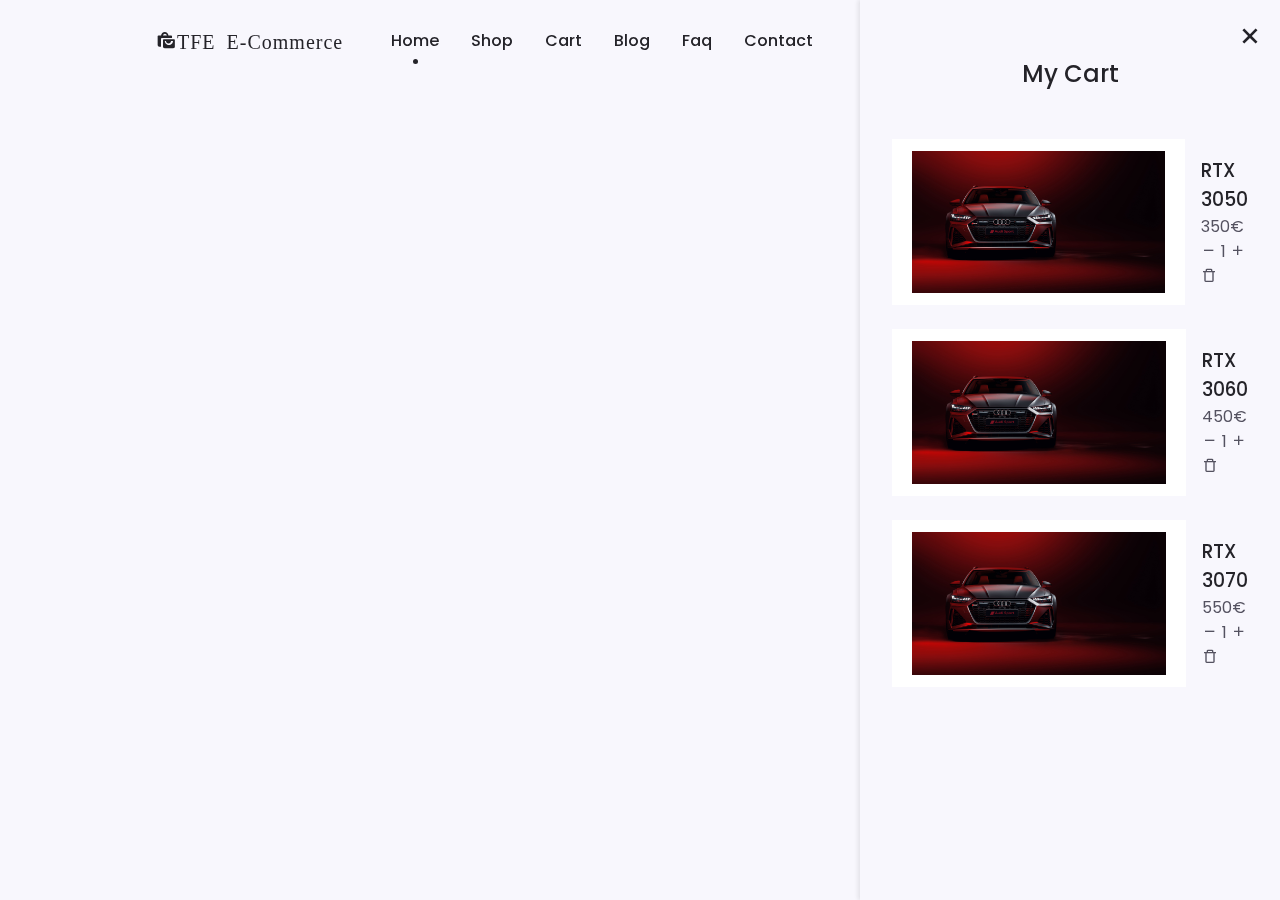
==== index.html @ 7cc0fd18 "init" ====
<!DOCTYPE html>
<html lang="en">

<head>
    <meta charset="UTF-8" />
    <meta http-equiv="X-UA-Compatible" content="IE=edge" />
    <meta name="viewport" content="width=device-width, initial-scale=1.0" />

     <!-- CSS -->
     <link rel="stylesheet" href="assets\css\style.css" />
     <link rel="stylesheet" href="assets\css\colors\color-1.css" />

    <!-- boxIcons -->
    <link href="https://unpkg.com/boxicons@2.1.2/css/boxicons.min.css" rel="stylesheet" />

    <!-- Swiper CSS -->
    <link
    rel="stylesheet"
    href="https://unpkg.com/swiper@8/swiper-bundle.min.css"
  />
  
  

   

    <title>TFE E-Commerce Arustamyan David</title>
</head>

<body>
    <!-- Header -->
    <header class="header" id="header">
        <nav class="nav container">
            <a href="index.html" class="nav__logo"><i class="bx bxs-shopping-bags nav__logo-icon">TFE E-Commerce</i></a
        >

        <div class="nav__menu" id="nav-menu">
          <ul class="nav__list">
            <li class="nav__item">
              <a href="index.html" class="nav__link active-link">Home</a>
            </li>

            <li class="nav__item">
                <a href="shop.html" class="nav__link">Shop</a>
            </li>

            <li class="nav__item">
                <a href="cart.html" class="nav__link">Cart</a>
            </li>

            <li class="nav__item">
                <a href="blog.html" class="nav__link">Blog</a>
            </li>

            <li class="nav__item">
                <a href="faq.html" class="nav__link">Faq</a>
            </li>

            <li class="nav__item">
                <a href="contact.html" class="nav__link">Contact</a>
            </li>
            </ul>
        </div>

            <div class="nav__btns">
                <div class="login__toggle" id="login-toggle">
                    <i class="bx bx-user"></i>
                </div>

                <div class="nav__shop" id="cart-shop">
                    <i class="bx bx-shopping-bag"></i>
                </div>

                <div class="nav__toggle" id="nav-toggle">
                    <i class="bx bx-grid-alt"></i>
                </div>
            </div>
        </nav>
    </header>

    <!-- Cart -->
    <div class="cart" id="cart">
        <i class="bx bx-x cart__close"></i>
        <h2 class="cart__title-center">My Cart</h2>

        <div class="cart__container">
            <article class="cart__card">
                <div class="cart__box">
                    <img src="assets\img\audi_rs6.jpg" alt="" class="cart__img">
                </div>

                <div class="cart__details">
                    <h3 class="cart__title">RTX 3050</h3>
                    <span class="cart__price">350€</span>

                    <div class="cart__amount">
                        <div class="cart__amount-content">
                            <span class="cart__amount-box">
                                <i class="bx bx-minus"></i>
                            </span>

                            <span class="cart__amount-number">1</span>

                            <span class="cart__amount-box">
                                <i class="bx bx-plus"></i>
                            </span>
                        </div>

                        <i class="bx bx-trash-alt cart__amount-trash"></i>
                    </div>
                </div>
            </article>

            <article class="cart__card">
                <div class="cart__box">
                    <img src="assets\img\audi_rs6.jpg" alt="" class="cart__img">
                </div>

                <div class="cart__details">
                    <h3 class="cart__title">RTX 3060</h3>
                    <span class="cart__price">450€</span>

                    <div class="cart__amount">
                        <div class="cart__amount-content">
                            <span class="cart__amount-box">
                                <i class="bx bx-minus"></i>
                            </span>

                            <span class="cart__amount-number">1</span>

                            <span class="cart__amount-box">
                                <i class="bx bx-plus"></i>
                            </span>
                        </div>

                        <i class="bx bx-trash-alt cart__amount-trash"></i>
                    </div>
                </div>
            </article>

            <article class="cart__card">
                <div class="cart__box">
                    <img src="assets\img\audi_rs6.jpg" alt="" class="cart__img">
                </div>

                <div class="cart__details">
                    <h3 class="cart__title">RTX 3070</h3>
                    <span class="cart__price">550€</span>

                    <div class="cart__amount">
                        <div class="cart__amount-content">
                            <span class="cart__amount-box">
                                <i class="bx bx-minus"></i>
                            </span>

                            <span class="cart__amount-number">1</span>

                            <span class="cart__amount-box">
                                <i class="bx bx-plus"></i>
                            </span>
                        </div>

                        <i class="bx bx-trash-alt cart__amount-trash"></i>
                    </div>
                </div>
            </article>
        </div>
    </div>

    <!-- Login -->
    <div class="login" id="login"></div>

    <!-- Main -->
    <main class="main">
        <!-- Home -->
        <section class="home container"></section>
    </main>

    <script src="https://unpkg.com/swiper@8/swiper-bundle.min.js"></script>
    <script src="assets\js\script.js"></script>
</body>

</html>
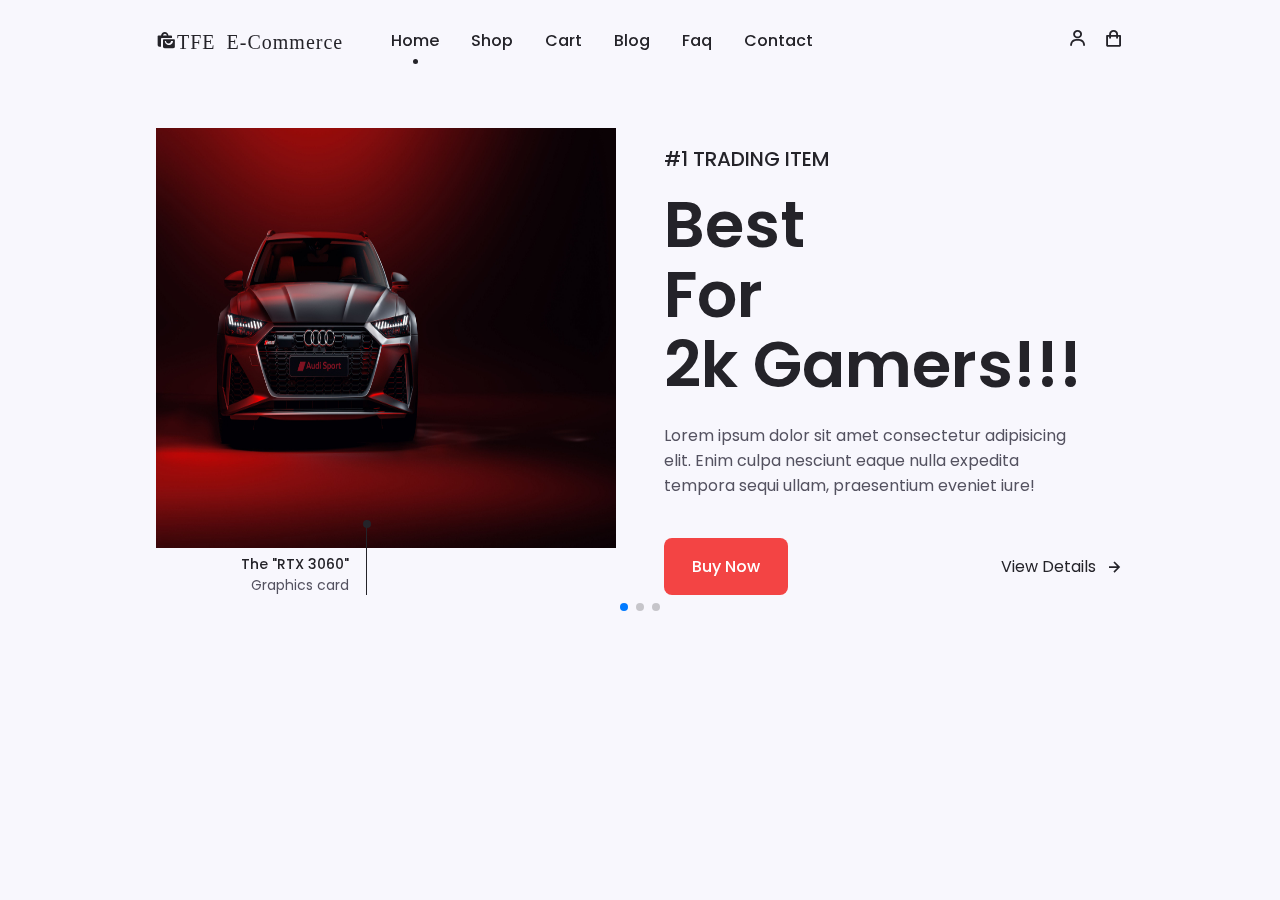
==== commit 20b50835: "done the navbar, sidbar cart, sidbar login, home section and scroll for header" ====
--- a/index.html
+++ b/index.html
@@ -1,36 +1,35 @@
 <!DOCTYPE html>
 <html lang="en">
-
-<head>
+  <head>
     <meta charset="UTF-8" />
     <meta http-equiv="X-UA-Compatible" content="IE=edge" />
     <meta name="viewport" content="width=device-width, initial-scale=1.0" />
 
-     <!-- CSS -->
-     <link rel="stylesheet" href="assets\css\style.css" />
-     <link rel="stylesheet" href="assets\css\colors\color-1.css" />
-
-    <!-- boxIcons -->
-    <link href="https://unpkg.com/boxicons@2.1.2/css/boxicons.min.css" rel="stylesheet" />
+    <!-- CSS -->
+    <link rel="stylesheet" href="assets\css\style.css" />
+    <link rel="stylesheet" href="assets\css\colors\color-1.css" />
+
+    <!-- BoxIcons -->
+    <link
+      rel="stylesheet"
+      href="https://unpkg.com/boxicons@2.1.2/css/boxicons.min.css"
+    />
 
     <!-- Swiper CSS -->
     <link
-    rel="stylesheet"
-    href="https://unpkg.com/swiper@8/swiper-bundle.min.css"
-  />
-  
-  
-
-   
+      rel="stylesheet"
+      href="https://unpkg.com/swiper@8/swiper-bundle.min.css"
+    />
 
     <title>TFE E-Commerce Arustamyan David</title>
-</head>
-
-<body>
+  </head>
+
+  <body>
     <!-- Header -->
     <header class="header" id="header">
-        <nav class="nav container">
-            <a href="index.html" class="nav__logo"><i class="bx bxs-shopping-bags nav__logo-icon">TFE E-Commerce</i></a
+      <nav class="nav container">
+        <a href="index.html" class="nav__logo"
+          ><i class="bx bxs-shopping-bags nav__logo-icon">TFE E-Commerce</i></a
         >
 
         <div class="nav__menu" id="nav-menu">
@@ -40,143 +39,291 @@
             </li>
 
             <li class="nav__item">
-                <a href="shop.html" class="nav__link">Shop</a>
-            </li>
-
-            <li class="nav__item">
-                <a href="cart.html" class="nav__link">Cart</a>
-            </li>
-
-            <li class="nav__item">
-                <a href="blog.html" class="nav__link">Blog</a>
-            </li>
-
-            <li class="nav__item">
-                <a href="faq.html" class="nav__link">Faq</a>
-            </li>
-
-            <li class="nav__item">
-                <a href="contact.html" class="nav__link">Contact</a>
-            </li>
-            </ul>
-        </div>
-
-            <div class="nav__btns">
-                <div class="login__toggle" id="login-toggle">
-                    <i class="bx bx-user"></i>
-                </div>
-
-                <div class="nav__shop" id="cart-shop">
-                    <i class="bx bx-shopping-bag"></i>
-                </div>
-
-                <div class="nav__toggle" id="nav-toggle">
-                    <i class="bx bx-grid-alt"></i>
-                </div>
-            </div>
-        </nav>
+              <a href="shop.html" class="nav__link">Shop</a>
+            </li>
+
+            <li class="nav__item">
+              <a href="cart.html" class="nav__link">Cart</a>
+            </li>
+
+            <li class="nav__item">
+              <a href="blog.html" class="nav__link">Blog</a>
+            </li>
+
+            <li class="nav__item">
+              <a href="faq.html" class="nav__link">Faq</a>
+            </li>
+
+            <li class="nav__item">
+              <a href="contact.html" class="nav__link">Contact</a>
+            </li>
+          </ul>
+        </div>
+
+        <div class="nav__btns">
+          <div class="login__toggle" id="login-toggle">
+            <i class="bx bx-user"></i>
+          </div>
+
+          <div class="nav__shop" id="cart-shop">
+            <i class="bx bx-shopping-bag"></i>
+          </div>
+
+          <div class="nav__toggle" id="nav-toggle">
+            <i class="bx bx-grid-alt"></i>
+          </div>
+        </div>
+      </nav>
     </header>
 
     <!-- Cart -->
     <div class="cart" id="cart">
-        <i class="bx bx-x cart__close"></i>
-        <h2 class="cart__title-center">My Cart</h2>
-
-        <div class="cart__container">
-            <article class="cart__card">
-                <div class="cart__box">
-                    <img src="assets\img\audi_rs6.jpg" alt="" class="cart__img">
-                </div>
-
-                <div class="cart__details">
-                    <h3 class="cart__title">RTX 3050</h3>
-                    <span class="cart__price">350€</span>
-
-                    <div class="cart__amount">
-                        <div class="cart__amount-content">
-                            <span class="cart__amount-box">
-                                <i class="bx bx-minus"></i>
-                            </span>
-
-                            <span class="cart__amount-number">1</span>
-
-                            <span class="cart__amount-box">
-                                <i class="bx bx-plus"></i>
-                            </span>
-                        </div>
-
-                        <i class="bx bx-trash-alt cart__amount-trash"></i>
-                    </div>
-                </div>
-            </article>
-
-            <article class="cart__card">
-                <div class="cart__box">
-                    <img src="assets\img\audi_rs6.jpg" alt="" class="cart__img">
-                </div>
-
-                <div class="cart__details">
-                    <h3 class="cart__title">RTX 3060</h3>
-                    <span class="cart__price">450€</span>
-
-                    <div class="cart__amount">
-                        <div class="cart__amount-content">
-                            <span class="cart__amount-box">
-                                <i class="bx bx-minus"></i>
-                            </span>
-
-                            <span class="cart__amount-number">1</span>
-
-                            <span class="cart__amount-box">
-                                <i class="bx bx-plus"></i>
-                            </span>
-                        </div>
-
-                        <i class="bx bx-trash-alt cart__amount-trash"></i>
-                    </div>
-                </div>
-            </article>
-
-            <article class="cart__card">
-                <div class="cart__box">
-                    <img src="assets\img\audi_rs6.jpg" alt="" class="cart__img">
-                </div>
-
-                <div class="cart__details">
-                    <h3 class="cart__title">RTX 3070</h3>
-                    <span class="cart__price">550€</span>
-
-                    <div class="cart__amount">
-                        <div class="cart__amount-content">
-                            <span class="cart__amount-box">
-                                <i class="bx bx-minus"></i>
-                            </span>
-
-                            <span class="cart__amount-number">1</span>
-
-                            <span class="cart__amount-box">
-                                <i class="bx bx-plus"></i>
-                            </span>
-                        </div>
-
-                        <i class="bx bx-trash-alt cart__amount-trash"></i>
-                    </div>
-                </div>
-            </article>
-        </div>
+      <i class="bx bx-x cart__close"></i>
+      <h2 class="cart__title-center">My Cart</h2>
+
+      <div class="cart__container">
+        <article class="cart__card">
+          <div class="cart__box">
+            <img src="assets\img\audi_rs6.jpg" alt="" class="cart__img" />
+          </div>
+
+          <div class="cart__details">
+            <h3 class="cart__title">RTX 3050</h3>
+            <span class="cart__price">350€</span>
+
+            <div class="cart__amount">
+              <div class="cart__amount-content">
+                <span class="cart__amount-box">
+                  <i class="bx bx-minus"></i>
+                </span>
+
+                <span class="cart__amount-number">1</span>
+
+                <span class="cart__amount-box">
+                  <i class="bx bx-plus"></i>
+                </span>
+              </div>
+
+              <i class="bx bx-trash-alt cart__amount-trash"></i>
+            </div>
+          </div>
+        </article>
+
+        <article class="cart__card">
+          <div class="cart__box">
+            <img src="assets\img\audi_rs6.jpg" alt="" class="cart__img" />
+          </div>
+
+          <div class="cart__details">
+            <h3 class="cart__title">RTX 3060</h3>
+            <span class="cart__price">450€</span>
+
+            <div class="cart__amount">
+              <div class="cart__amount-content">
+                <span class="cart__amount-box">
+                  <i class="bx bx-minus"></i>
+                </span>
+
+                <span class="cart__amount-number">1</span>
+
+                <span class="cart__amount-box">
+                  <i class="bx bx-plus"></i>
+                </span>
+              </div>
+
+              <i class="bx bx-trash-alt cart__amount-trash"></i>
+            </div>
+          </div>
+        </article>
+
+        <article class="cart__card">
+          <div class="cart__box">
+            <img src="assets\img\audi_rs6.jpg" alt="" class="cart__img" />
+          </div>
+
+          <div class="cart__details">
+            <h3 class="cart__title">RTX 3070</h3>
+            <span class="cart__price">550€</span>
+
+            <div class="cart__amount">
+              <div class="cart__amount-content">
+                <span class="cart__amount-box">
+                  <i class="bx bx-minus"></i>
+                </span>
+
+                <span class="cart__amount-number">1</span>
+
+                <span class="cart__amount-box">
+                  <i class="bx bx-plus"></i>
+                </span>
+              </div>
+
+              <i class="bx bx-trash-alt cart__amount-trash"></i>
+            </div>
+          </div>
+        </article>
+      </div>
+
+      <div class="cart__prices">
+        <span class="cart__prices-item">3 items</span>
+        <span class="cart__prices-total">1350 €</span>
+      </div>
     </div>
 
     <!-- Login -->
-    <div class="login" id="login"></div>
+    <div class="login" id="login">
+      <i class="bx bx-x login__close" id="login-close"></i>
+
+      <h2 class="login__title-center">Login</h2>
+
+      <form action="" class="login__form grid">
+        <div class="login__content">
+          <label for="" class="login__label">Email</label>
+          <input type="email" class="login__input" />
+        </div>
+
+        <div class="login__content">
+          <label for="" class="login__label">Password</label>
+          <input type="password" class="login__input" />
+        </div>
+
+        <div>
+          <a href="#" class="button">Sign in</a>
+        </div>
+
+        <div>
+          <p class="signup">
+            Not a member? <a href="registration.html">Sign up now</a>
+          </p>
+        </div>
+      </form>
+    </div>
 
     <!-- Main -->
     <main class="main">
-        <!-- Home -->
-        <section class="home container"></section>
+      <!-- Home -->
+      <section class="home container">
+        <div class="swiper home-swiper">
+          <div class="swiper-wrapper">
+            <!-- HOME SWIPER 1 -->
+            <section class="swiper-slide">
+              <div class="home__content grid">
+                <div class="home__group">
+                  <img src="assets/img/audi_rs6.jpg" alt="" class="home__img" />
+                  <div class="home__indicator"></div>
+
+                  <div class="home__details-img">
+                    <h4 class="home__details-title">The "RTX 3060"</h4>
+                    <span class="home__details-subtitle">Graphics card</span>
+                  </div>
+                </div>
+
+                <div class="home__data">
+                  <h3 class="home__subtitle">#1 Trading Item</h3>
+                  <h1 class="home__title">
+                    Best <br />
+                    For <br />
+                    2k Gamers!!!
+                  </h1>
+                  <p class="home__description">
+                    Lorem ipsum dolor sit amet consectetur adipisicing elit.
+                    Enim culpa nesciunt eaque nulla expedita tempora sequi
+                    ullam, praesentium eveniet iure!
+                  </p>
+                  <div class="home__buttons">
+                    <a href="details.html" class="button">Buy Now</a>
+                    <a href="details.html" class="button--link button--flex"
+                      >View Details
+                      <i class="bx bx-right-arrow-alt button__icon"></i
+                    ></a>
+                  </div>
+                </div>
+              </div>
+            </section>
+
+            <!-- HOME SWIPER 2 -->
+            <section class="swiper-slide">
+              <div class="home__content grid">
+                <div class="home__group">
+                  <img src="assets/img/bmw_m5.jpg" alt="" class="home__img" />
+                  <div class="home__indicator"></div>
+
+                  <div class="home__details-img">
+                    <h4 class="home__details-title">The "RTX 3070"</h4>
+                    <span class="home__details-subtitle">Graphics card</span>
+                  </div>
+                </div>
+
+                <div class="home__data">
+                  <h3 class="home__subtitle">#2 Trading Item</h3>
+                  <h1 class="home__title">
+                    Best <br />
+                    For <br />
+                    Gamers!!!
+                  </h1>
+                  <p class="home__description">
+                    Lorem ipsum dolor sit amet consectetur adipisicing elit.
+                    Enim culpa nesciunt eaque nulla expedita tempora sequi
+                    ullam, praesentium eveniet iure!
+                  </p>
+                  <div class="home__buttons">
+                    <a href="details.html" class="button">Buy Now</a>
+                    <a href="details.html" class="button--link button--flex"
+                      >View Details
+                      <i class="bx bx-right-arrow-alt button__icon"></i
+                    ></a>
+                  </div>
+                </div>
+              </div>
+            </section>
+
+            <!-- HOME SWIPER 3 -->
+            <section class="swiper-slide">
+              <div class="home__content grid">
+                <div class="home__group">
+                  <img
+                    src="assets/img/dodge_challenger_srt_hellcat.jpg"
+                    alt=""
+                    class="home__img"
+                  />
+                  <div class="home__indicator"></div>
+
+                  <div class="home__details-img">
+                    <h4 class="home__details-title">The "RTX 3080"</h4>
+                    <span class="home__details-subtitle">Graphics card</span>
+                  </div>
+                </div>
+
+                <div class="home__data">
+                  <h3 class="home__subtitle">#3 Trading Item</h3>
+                  <h1 class="home__title">
+                    Best <br />
+                    For <br />
+                    4k Gamers!!!
+                  </h1>
+                  <p class="home__description">
+                    Lorem ipsum dolor sit amet consectetur adipisicing elit.
+                    Enim culpa nesciunt eaque nulla expedita tempora sequi
+                    ullam, praesentium eveniet iure!
+                  </p>
+                  <div class="home__buttons">
+                    <a href="details.html" class="button">Buy Now</a>
+                    <a href="details.html" class="button--link button--flex"
+                      >View Details
+                      <i class="bx bx-right-arrow-alt button__icon"></i
+                    ></a>
+                  </div>
+                </div>
+              </div>
+            </section>
+          </div>
+
+          <div class="swiper-pagination"></div>
+        </div>
+      </section>
     </main>
 
     <script src="https://unpkg.com/swiper@8/swiper-bundle.min.js"></script>
     <script src="assets\js\script.js"></script>
-</body>
-
-</html>+  </body>
+</html>
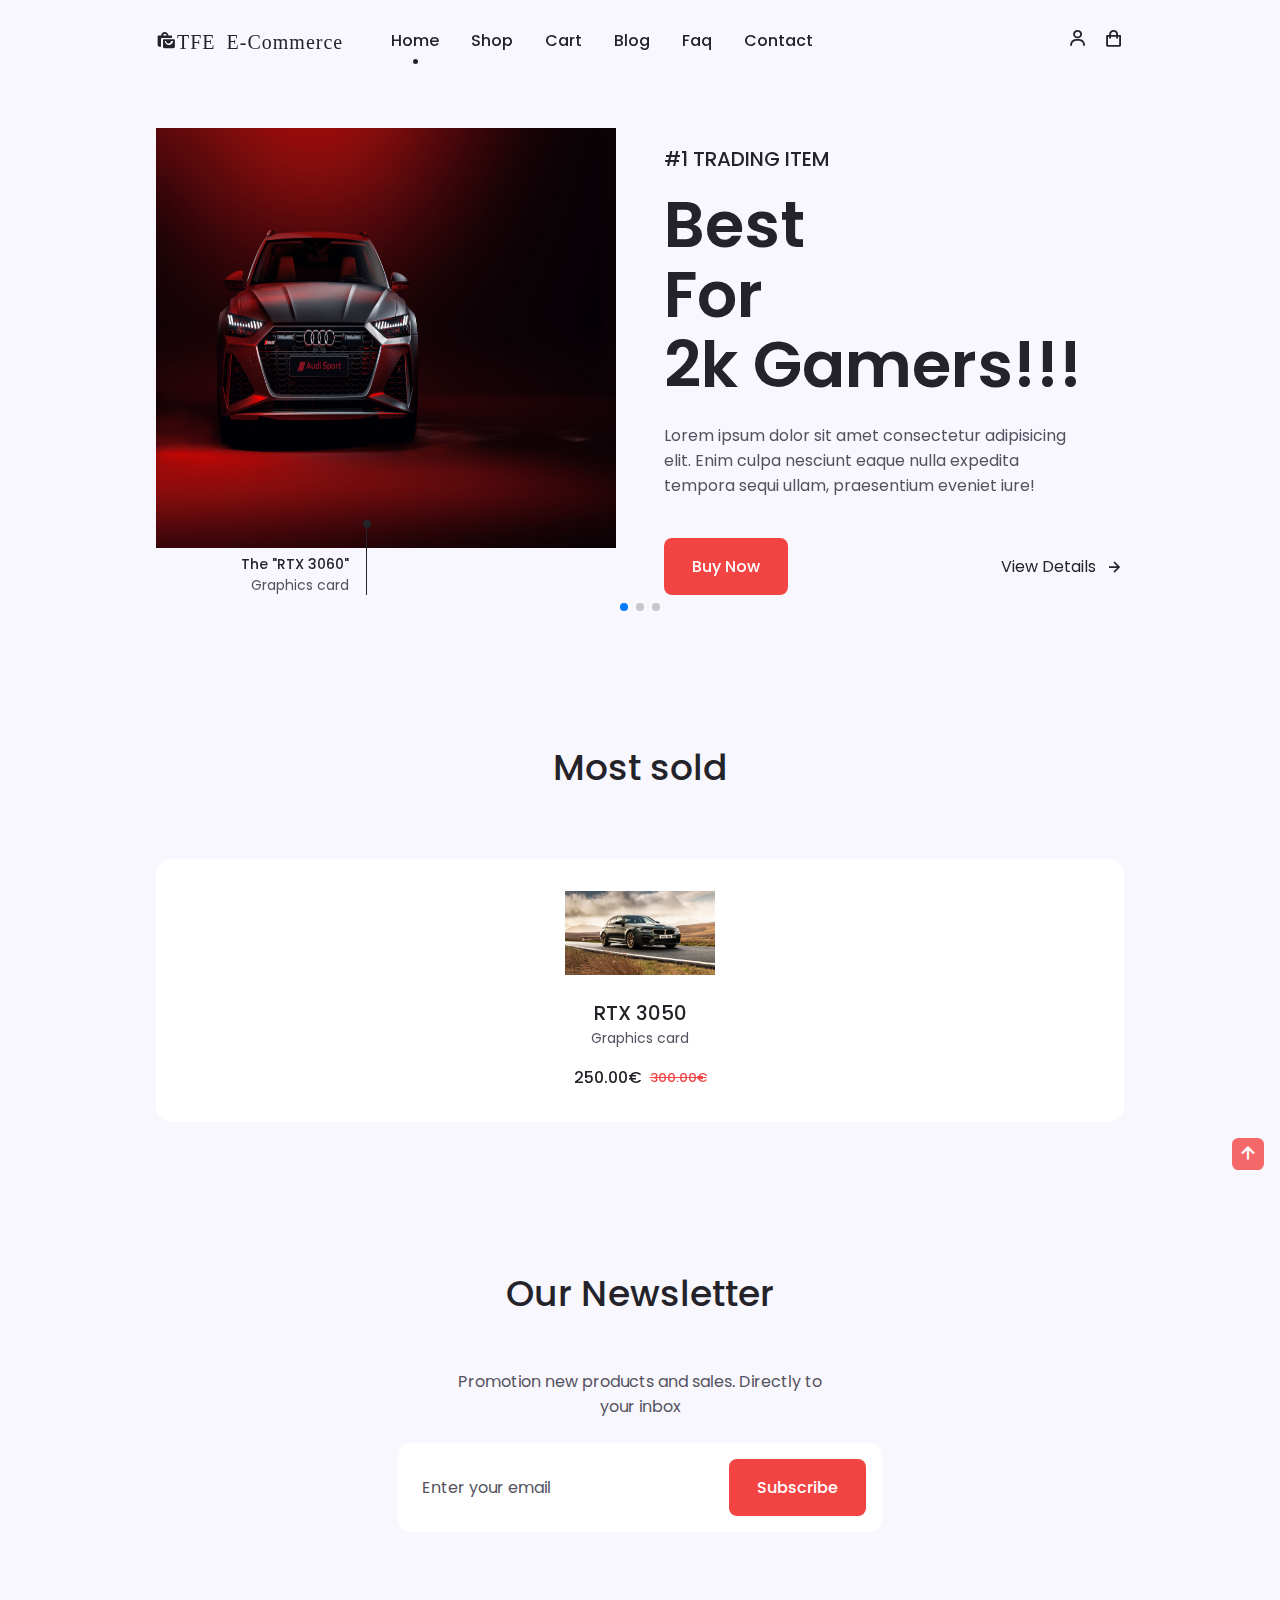
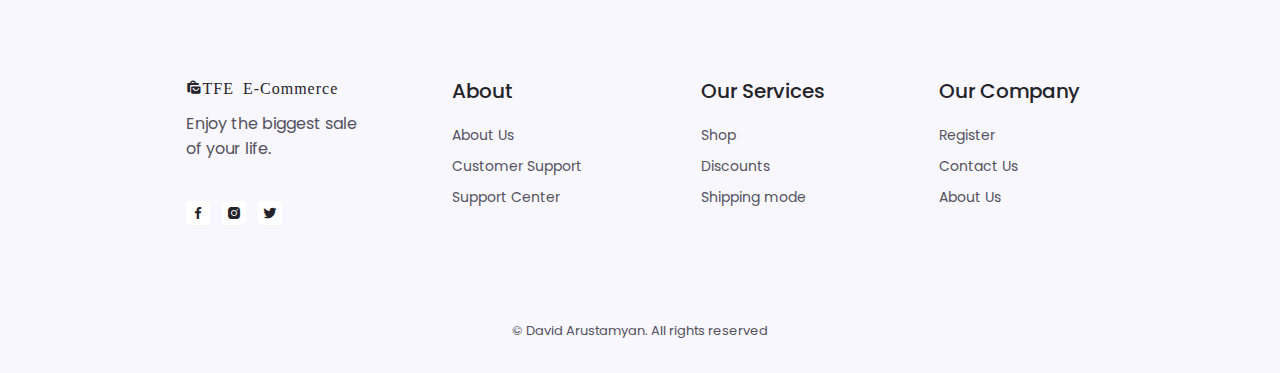
==== commit 12971a9c: "done the most sold, newsletter, footer sections also worked on the responsivness..." ====
--- a/index.html
+++ b/index.html
@@ -58,10 +58,13 @@
               <a href="contact.html" class="nav__link">Contact</a>
             </li>
           </ul>
+          <div class="nav__close" id="nav-close">
+            <i class="bx bx-x"></i>
+          </div>
         </div>
 
         <div class="nav__btns">
-          <div class="login__toggle" id="login-toggle">
+          <div class="login__toggle" id="login-button">
             <i class="bx bx-user"></i>
           </div>
 
@@ -78,7 +81,7 @@
 
     <!-- Cart -->
     <div class="cart" id="cart">
-      <i class="bx bx-x cart__close"></i>
+      <i class="bx bx-x cart__close" id="cart-close"></i>
       <h2 class="cart__title-center">My Cart</h2>
 
       <div class="cart__container">
@@ -321,7 +324,198 @@
           <div class="swiper-pagination"></div>
         </div>
       </section>
+
+      <!-- Most sold -->
+
+      <section class="best section">
+        <h2 class="section__title">Most sold</h2>
+
+        <div class="best__container container">
+          <div class="swiper best-swiper">
+            <div class="swiper-wrapper">
+              <!--BEST CONTENT 1-->
+              <div class="best__content swiper-slide">
+                <img src="assets/img/bmw_m5.jpg" alt="" class="best__img" />
+                <h3 class="best__title">RTX 3050</h3>
+                <span class="best__subtitle">Graphics card</span>
+
+                <div class="best__prices">
+                  <span class="best__price">250.00€</span>
+                  <span class="best__discount">300.00€</span>
+                </div>
+
+                <a href="details.html" class="button best__button">
+                  <i class="bx bx-cart-alt best__icon"></i>
+                </a>
+              </div>
+              <!--BEST CONTENT 2-->
+              <div class="best__content swiper-slide">
+                <img src="assets/img/bmw_m5.jpg" alt="" class="best__img" />
+                <h3 class="best__title">RTX 3060</h3>
+                <span class="best__subtitle">Graphics card</span>
+
+                <div class="best__prices">
+                  <span class="best__price">400.00€</span>
+                  <span class="best__discount">550.00€</span>
+                </div>
+
+                <a href="details.html" class="button best__button">
+                  <i class="bx bx-cart-alt best__icon"></i>
+                </a>
+              </div>
+              <!--BEST CONTENT 3-->
+              <div class="best__content swiper-slide">
+                <img src="assets/img/bmw_m5.jpg" alt="" class="best__img" />
+                <h3 class="best__title">RTX 3060 TI</h3>
+                <span class="best__subtitle">Graphics card</span>
+
+                <div class="best__prices">
+                  <span class="best__price">450.00€</span>
+                  <span class="best__discount">600.00€</span>
+                </div>
+
+                <a href="details.html" class="button best__button">
+                  <i class="bx bx-cart-alt best__icon"></i>
+                </a>
+              </div>
+              <!--BEST CONTENT 4-->
+              <div class="best__content swiper-slide">
+                <img src="assets/img/bmw_m5.jpg" alt="" class="best__img" />
+                <h3 class="best__title">RTX 3070</h3>
+                <span class="best__subtitle">Graphics card</span>
+
+                <div class="best__prices">
+                  <span class="best__price">550.00€</span>
+                  <span class="best__discount">700.00€</span>
+                </div>
+
+                <a href="details.html" class="button best__button">
+                  <i class="bx bx-cart-alt best__icon"></i>
+                </a>
+              </div>
+              <!--BEST CONTENT 5-->
+              <div class="best__content swiper-slide">
+                <img src="assets/img/bmw_m5.jpg" alt="" class="best__img" />
+                <h3 class="best__title">RTX 3070 TI</h3>
+                <span class="best__subtitle">Graphics card</span>
+
+                <div class="best__prices">
+                  <span class="best__price">625.00€</span>
+                  <span class="best__discount">850.00€</span>
+                </div>
+
+                <a href="details.html" class="button best__button">
+                  <i class="bx bx-cart-alt best__icon"></i>
+                </a>
+              </div>
+              <!--BEST CONTENT 6-->
+              <div class="best__content swiper-slide">
+                <img src="assets/img/bmw_m5.jpg" alt="" class="best__img" />
+                <h3 class="best__title">RTX 3080</h3>
+                <span class="best__subtitle">Graphics card</span>
+
+                <div class="best__prices">
+                  <span class="best__price">750.00€</span>
+                  <span class="best__discount">900.00€</span>
+                </div>
+
+                <a href="details.html" class="button best__button">
+                  <i class="bx bx-cart-alt best__icon"></i>
+                </a>
+              </div>
+            </div>
+          </div>
+        </div>
+      </section>
+
+      <!-- Newsletter -->
+      <section class="newsletter section">
+        <div class="newsletter__container container">
+          <h2 class="section__title">Our Newsletter</h2>
+          <p class="newsletter__description">
+            Promotion new products and sales. Directly to your inbox
+          </p>
+
+          <form action="" class="newsletter__form">
+            <input
+              type="text"
+              placeholder="Enter your email"
+              class="newsletter__input"
+            />
+            <button class="button">Subscribe</button>
+          </form>
+        </div>
+      </section>
     </main>
+
+    <!-- Footer -->
+
+    <footer class="footer section">
+      <div class="footer__container container grid">
+        <!-- FOOTER CONTENT 1 -->
+        <div class="footer__content">
+          <a href="#" class="footer__logo">
+            <i class="bx bxs-shopping-bags footer__logo-icon">TFE E-Commerce</i>
+          </a>
+
+          <p class="footer__description">
+            Enjoy the biggest sale <br />
+            of your life.
+          </p>
+
+          <div class="footer__social">
+            <a href="#" class="footer__social-link"
+              ><i class="bx bxl-facebook"></i
+            ></a>
+            <a href="#" class="footer__social-link"
+              ><i class="bx bxl-instagram-alt"></i
+            ></a>
+            <a href="#" class="footer__social-link"
+              ><i class="bx bxl-twitter"></i
+            ></a>
+          </div>
+        </div>
+        <!-- FOOTER CONTENT 2 -->
+        <div class="footer__content">
+          <h3 class="footer__title">About</h3>
+
+          <ul class="footer__links">
+            <li><a href="#" class="footer__link">About Us</a></li>
+            <li><a href="#" class="footer__link">Customer Support</a></li>
+            <li><a href="#" class="footer__link">Support Center</a></li>
+          </ul>
+        </div>
+        <!-- FOOTER CONTENT 3 -->
+        <div class="footer__content">
+          <h3 class="footer__title">Our Services</h3>
+
+          <ul class="footer__links">
+            <li><a href="#" class="footer__link">Shop</a></li>
+            <li><a href="#" class="footer__link">Discounts</a></li>
+            <li><a href="#" class="footer__link">Shipping mode</a></li>
+          </ul>
+        </div>
+        <!-- FOOTER CONTENT 4 -->
+        <div class="footer__content">
+          <h3 class="footer__title">Our Company</h3>
+
+          <ul class="footer__links">
+            <li><a href="#" class="footer__link">Register</a></li>
+            <li><a href="#" class="footer__link">Contact Us</a></li>
+            <li><a href="#" class="footer__link">About Us</a></li>
+          </ul>
+        </div>
+      </div>
+
+      <span class="footer__copy"
+        >&#169; David Arustamyan. All rights reserved</span
+      >
+    </footer>
+
+    <!-- Scroll Up -->
+    <a href="#" class="scrollup" id="scroll-up">
+      <i class="bx bx-up-arrow-alt scrollup__icon"></i>
+    </a>
 
     <script src="https://unpkg.com/swiper@8/swiper-bundle.min.js"></script>
     <script src="assets\js\script.js"></script>
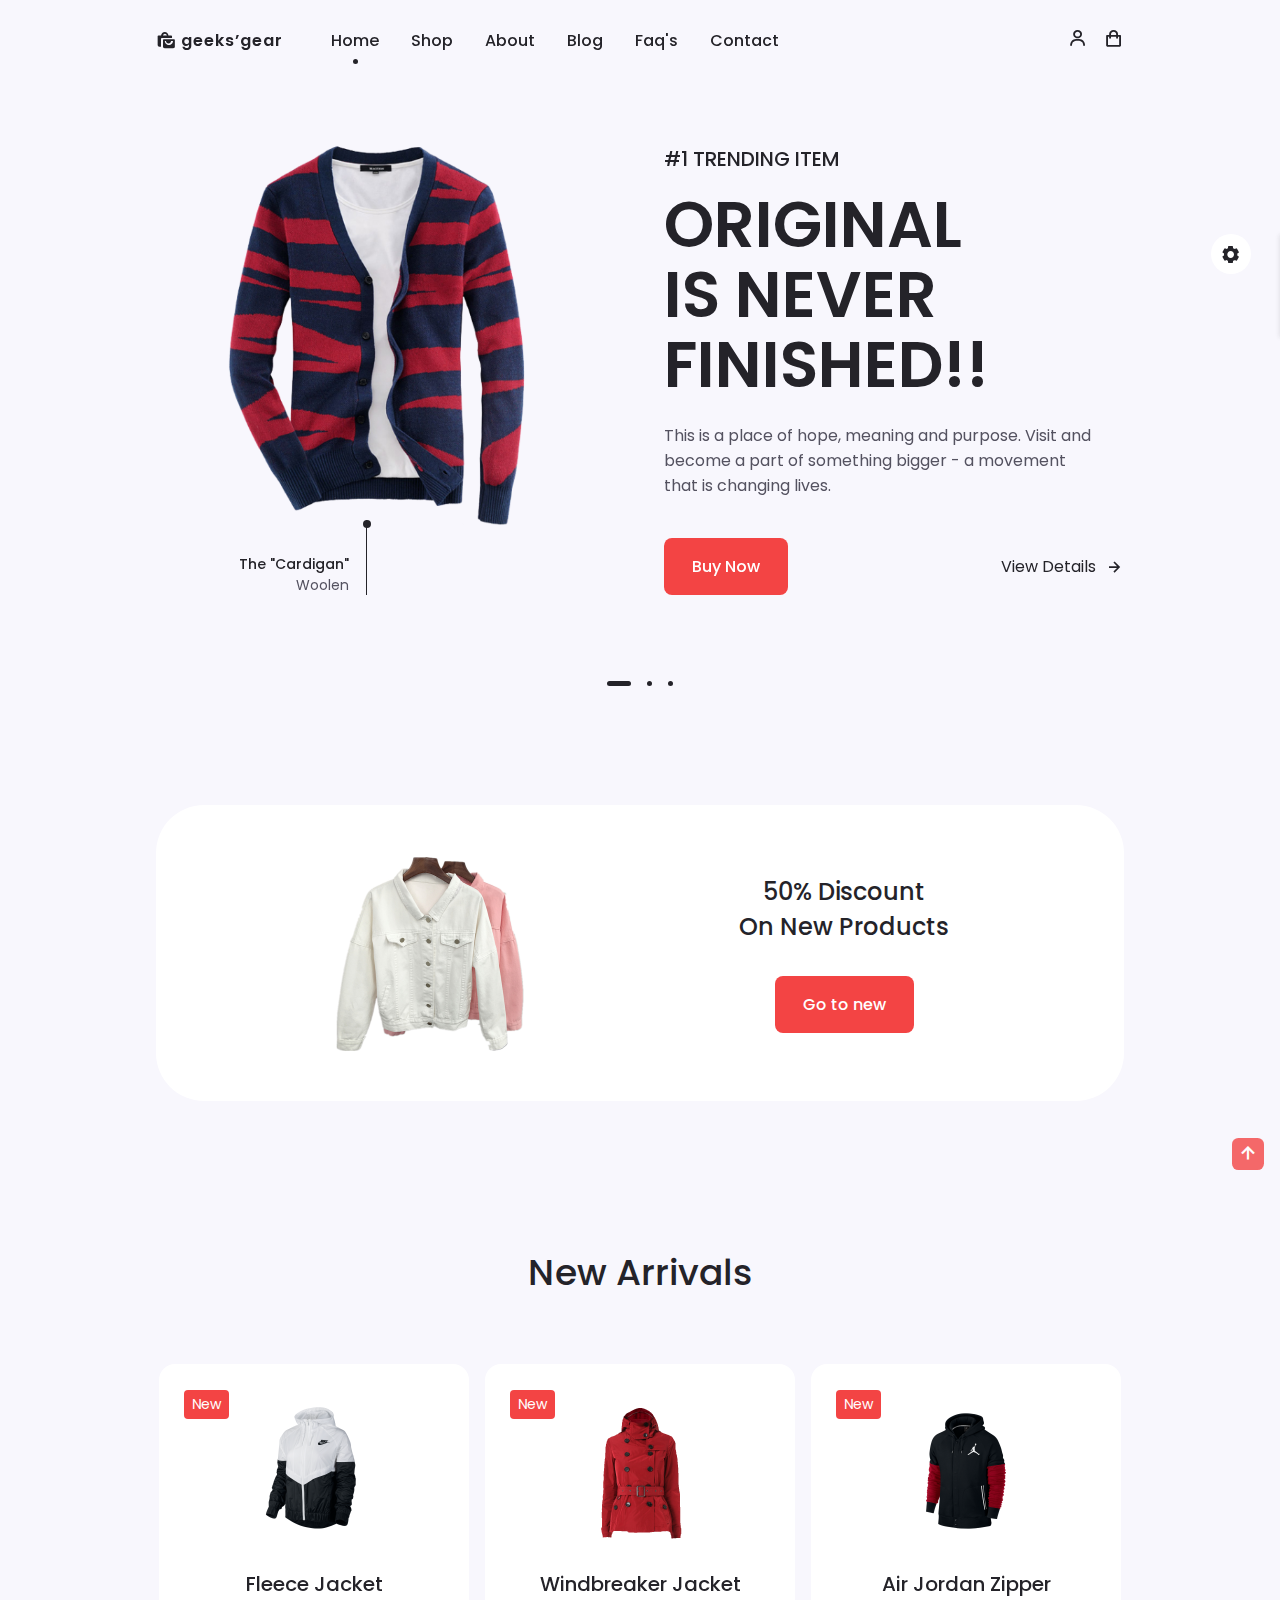
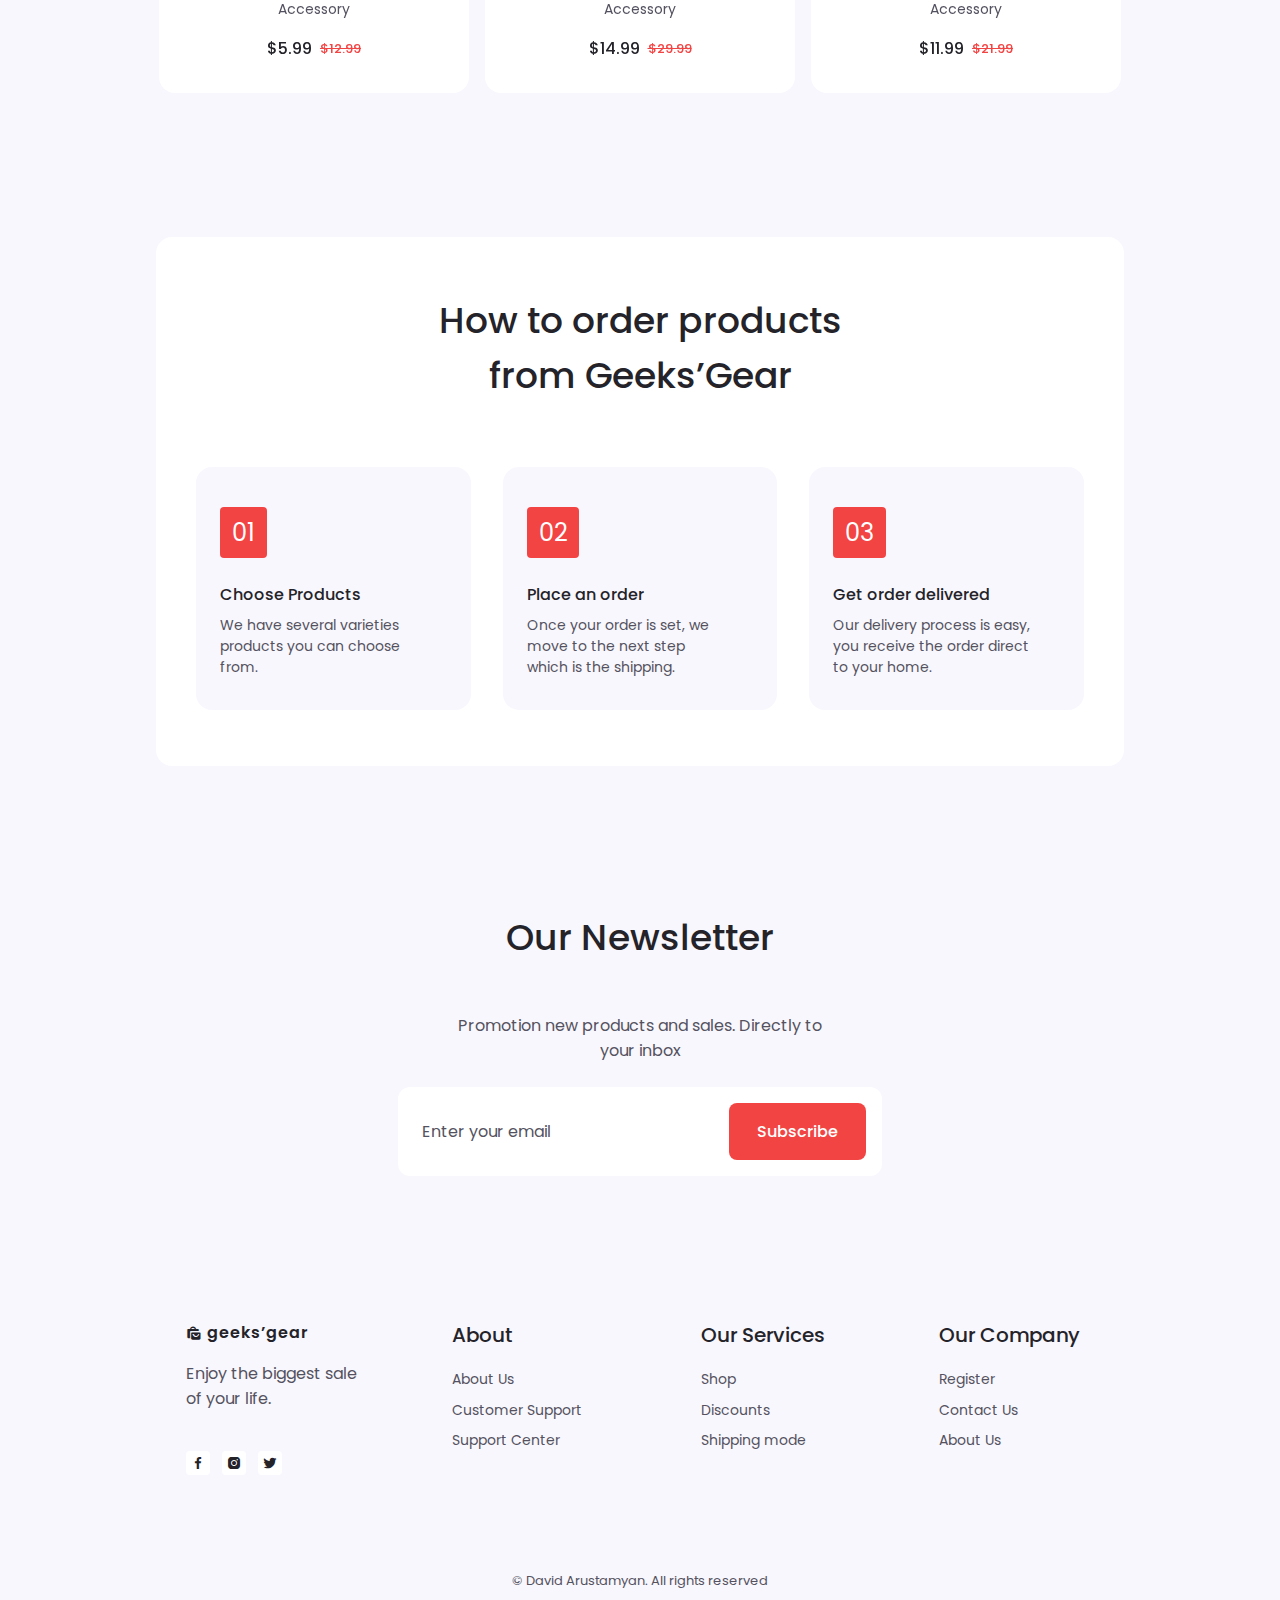
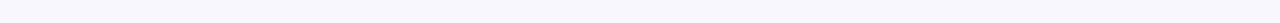
==== commit 74854afa: "updated the template for the TFE integration" ====
--- a/index.html
+++ b/index.html
@@ -5,32 +5,32 @@
     <meta http-equiv="X-UA-Compatible" content="IE=edge" />
     <meta name="viewport" content="width=device-width, initial-scale=1.0" />
 
-    <!-- CSS -->
-    <link rel="stylesheet" href="assets\css\style.css" />
-    <link rel="stylesheet" href="assets\css\colors\color-1.css" />
-
-    <!-- BoxIcons -->
+    <!--=============== BOXICONS ===============-->
     <link
       rel="stylesheet"
-      href="https://unpkg.com/boxicons@2.1.2/css/boxicons.min.css"
+      href="https://cdn.jsdelivr.net/npm/boxicons@latest/css/boxicons.min.css"
     />
 
-    <!-- Swiper CSS -->
+    <!--=============== SWIPER CSS ===============-->
+    <link rel="stylesheet" href="assets/css/swiper-bundle.min.css" />
+
+    <!--=============== CSS ===============-->
+    <link rel="stylesheet" href="assets/css/style.css" />
     <link
       rel="stylesheet"
-      href="https://unpkg.com/swiper@8/swiper-bundle.min.css"
+      class="js-color-style"
+      href="assets/css/colors/color-1.css"
     />
 
-    <title>TFE E-Commerce Arustamyan David</title>
+    <title>Geeks’Gear - David Arustamyan</title>
   </head>
-
   <body>
-    <!-- Header -->
+    <!--=============== HEADER ===============-->
     <header class="header" id="header">
       <nav class="nav container">
-        <a href="index.html" class="nav__logo"
-          ><i class="bx bxs-shopping-bags nav__logo-icon">TFE E-Commerce</i></a
-        >
+        <a href="index.html" class="nav__logo">
+          <i class="bx bxs-shopping-bags nav__logo-icon"></i> Geeks’Gear
+        </a>
 
         <div class="nav__menu" id="nav-menu">
           <ul class="nav__list">
@@ -43,7 +43,7 @@
             </li>
 
             <li class="nav__item">
-              <a href="cart.html" class="nav__link">Cart</a>
+              <a href="about.html" class="nav__link">About</a>
             </li>
 
             <li class="nav__item">
@@ -51,13 +51,14 @@
             </li>
 
             <li class="nav__item">
-              <a href="faq.html" class="nav__link">Faq</a>
+              <a href="faq.html" class="nav__link">Faq's</a>
             </li>
 
             <li class="nav__item">
               <a href="contact.html" class="nav__link">Contact</a>
             </li>
           </ul>
+
           <div class="nav__close" id="nav-close">
             <i class="bx bx-x"></i>
           </div>
@@ -79,20 +80,21 @@
       </nav>
     </header>
 
-    <!-- Cart -->
+    <!--=============== CART ===============-->
     <div class="cart" id="cart">
       <i class="bx bx-x cart__close" id="cart-close"></i>
+
       <h2 class="cart__title-center">My Cart</h2>
 
       <div class="cart__container">
         <article class="cart__card">
           <div class="cart__box">
-            <img src="assets\img\audi_rs6.jpg" alt="" class="cart__img" />
+            <img src="assets/img/cart-1.png" alt="" class="cart__img" />
           </div>
 
           <div class="cart__details">
-            <h3 class="cart__title">RTX 3050</h3>
-            <span class="cart__price">350€</span>
+            <h3 class="cart__title">Windbreaker</h3>
+            <span class="cart__price">$12</span>
 
             <div class="cart__amount">
               <div class="cart__amount-content">
@@ -114,12 +116,12 @@
 
         <article class="cart__card">
           <div class="cart__box">
-            <img src="assets\img\audi_rs6.jpg" alt="" class="cart__img" />
+            <img src="assets/img/cart-2.png" alt="" class="cart__img" />
           </div>
 
           <div class="cart__details">
-            <h3 class="cart__title">RTX 3060</h3>
-            <span class="cart__price">450€</span>
+            <h3 class="cart__title">Cardigan Hoodie</h3>
+            <span class="cart__price">$16</span>
 
             <div class="cart__amount">
               <div class="cart__amount-content">
@@ -141,12 +143,12 @@
 
         <article class="cart__card">
           <div class="cart__box">
-            <img src="assets\img\audi_rs6.jpg" alt="" class="cart__img" />
+            <img src="assets/img/cart-3.png" alt="" class="cart__img" />
           </div>
 
           <div class="cart__details">
-            <h3 class="cart__title">RTX 3070</h3>
-            <span class="cart__price">550€</span>
+            <h3 class="cart__title">Cartoon</h3>
+            <span class="cart__price">$10</span>
 
             <div class="cart__amount">
               <div class="cart__amount-content">
@@ -168,12 +170,12 @@
       </div>
 
       <div class="cart__prices">
-        <span class="cart__prices-item">3 items</span>
-        <span class="cart__prices-total">1350 €</span>
+        <span class="cart__prices-item">3 item</span>
+        <span class="cart__prices-total">$38</span>
       </div>
     </div>
 
-    <!-- Login -->
+    <!--=============== LOGIN ===============-->
     <div class="login" id="login">
       <i class="bx bx-x login__close" id="login-close"></i>
 
@@ -202,37 +204,38 @@
       </form>
     </div>
 
-    <!-- Main -->
+    <!--=============== MAIN ===============-->
     <main class="main">
-      <!-- Home -->
+      <!--=============== HOME ===============-->
       <section class="home container">
         <div class="swiper home-swiper">
           <div class="swiper-wrapper">
-            <!-- HOME SWIPER 1 -->
+            <!-- HOME SWIPER 1-->
             <section class="swiper-slide">
               <div class="home__content grid">
                 <div class="home__group">
-                  <img src="assets/img/audi_rs6.jpg" alt="" class="home__img" />
+                  <img src="assets/img/slide-2.png" alt="" class="home__img" />
                   <div class="home__indicator"></div>
 
                   <div class="home__details-img">
-                    <h4 class="home__details-title">The "RTX 3060"</h4>
-                    <span class="home__details-subtitle">Graphics card</span>
+                    <h4 class="home__details-title">The "Cardigan"</h4>
+                    <span class="home__details-subtitle">Woolen</span>
                   </div>
                 </div>
 
                 <div class="home__data">
-                  <h3 class="home__subtitle">#1 Trading Item</h3>
+                  <h3 class="home__subtitle">#1 TRENDING ITEM</h3>
                   <h1 class="home__title">
-                    Best <br />
-                    For <br />
-                    2k Gamers!!!
+                    ORIGINAL <br />
+                    IS NEVER <br />
+                    FINISHED!!
                   </h1>
                   <p class="home__description">
-                    Lorem ipsum dolor sit amet consectetur adipisicing elit.
-                    Enim culpa nesciunt eaque nulla expedita tempora sequi
-                    ullam, praesentium eveniet iure!
+                    This is a place of hope, meaning and purpose. Visit and
+                    become a part of something bigger - a movement that is
+                    changing lives.
                   </p>
+
                   <div class="home__buttons">
                     <a href="details.html" class="button">Buy Now</a>
                     <a href="details.html" class="button--link button--flex"
@@ -244,31 +247,32 @@
               </div>
             </section>
 
-            <!-- HOME SWIPER 2 -->
+            <!-- HOME SWIPER 2-->
             <section class="swiper-slide">
               <div class="home__content grid">
                 <div class="home__group">
-                  <img src="assets/img/bmw_m5.jpg" alt="" class="home__img" />
+                  <img src="assets/img/slide-3.png" alt="" class="home__img" />
                   <div class="home__indicator"></div>
 
                   <div class="home__details-img">
-                    <h4 class="home__details-title">The "RTX 3070"</h4>
-                    <span class="home__details-subtitle">Graphics card</span>
+                    <h4 class="home__details-title">Jqueezy</h4>
+                    <span class="home__details-subtitle">Ski Suit</span>
                   </div>
                 </div>
 
                 <div class="home__data">
-                  <h3 class="home__subtitle">#2 Trading Item</h3>
+                  <h3 class="home__subtitle">#2 top Best duo</h3>
                   <h1 class="home__title">
-                    Best <br />
-                    For <br />
-                    Gamers!!!
+                    FALL <br />
+                    WINTER <br />
+                    2022
                   </h1>
                   <p class="home__description">
-                    Lorem ipsum dolor sit amet consectetur adipisicing elit.
-                    Enim culpa nesciunt eaque nulla expedita tempora sequi
-                    ullam, praesentium eveniet iure!
+                    A specialist label creating luxury essentials. Ethically
+                    crafted with an unwavering commitment to exceptional
+                    quality.
                   </p>
+
                   <div class="home__buttons">
                     <a href="details.html" class="button">Buy Now</a>
                     <a href="details.html" class="button--link button--flex"
@@ -280,35 +284,32 @@
               </div>
             </section>
 
-            <!-- HOME SWIPER 3 -->
+            <!-- HOME SWIPER 3-->
             <section class="swiper-slide">
               <div class="home__content grid">
                 <div class="home__group">
-                  <img
-                    src="assets/img/dodge_challenger_srt_hellcat.jpg"
-                    alt=""
-                    class="home__img"
-                  />
+                  <img src="assets/img/slide-1.png" alt="" class="home__img" />
                   <div class="home__indicator"></div>
 
                   <div class="home__details-img">
-                    <h4 class="home__details-title">The "RTX 3080"</h4>
-                    <span class="home__details-subtitle">Graphics card</span>
+                    <h4 class="home__details-title">Jurry</h4>
+                    <span class="home__details-subtitle">Zipper</span>
                   </div>
                 </div>
 
                 <div class="home__data">
-                  <h3 class="home__subtitle">#3 Trading Item</h3>
+                  <h3 class="home__subtitle">#3 TRENDING ITEM</h3>
                   <h1 class="home__title">
-                    Best <br />
-                    For <br />
-                    4k Gamers!!!
+                    SALE 20% <br />
+                    OFF ON <br />
+                    EVERYTHING
                   </h1>
                   <p class="home__description">
-                    Lorem ipsum dolor sit amet consectetur adipisicing elit.
-                    Enim culpa nesciunt eaque nulla expedita tempora sequi
-                    ullam, praesentium eveniet iure!
+                    A specialist label creating luxury essentials. Ethically
+                    crafted with an unwavering commitment to exceptional
+                    quality.
                   </p>
+
                   <div class="home__buttons">
                     <a href="details.html" class="button">Buy Now</a>
                     <a href="details.html" class="button--link button--flex"
@@ -325,102 +326,122 @@
         </div>
       </section>
 
-      <!-- Most sold -->
-
-      <section class="best section">
-        <h2 class="section__title">Most sold</h2>
-
-        <div class="best__container container">
-          <div class="swiper best-swiper">
+      <!--=============== DISCOUNT ===============-->
+      <section class="discount section">
+        <div class="discount__container container grid">
+          <img src="assets/img/discount.png" alt="" class="discount__img" />
+
+          <div class="discount__data">
+            <h2 class="discount__title">
+              50% Discount <br />
+              On New Products
+            </h2>
+            <a href="#" class="button">Go to new</a>
+          </div>
+        </div>
+      </section>
+
+      <!--=============== NEW ARRIVALS ===============-->
+      <section class="new section">
+        <h2 class="section__title">New Arrivals</h2>
+
+        <div class="new__container container">
+          <div class="swiper new-swiper">
             <div class="swiper-wrapper">
-              <!--BEST CONTENT 1-->
-              <div class="best__content swiper-slide">
-                <img src="assets/img/bmw_m5.jpg" alt="" class="best__img" />
-                <h3 class="best__title">RTX 3050</h3>
-                <span class="best__subtitle">Graphics card</span>
-
-                <div class="best__prices">
-                  <span class="best__price">250.00€</span>
-                  <span class="best__discount">300.00€</span>
-                </div>
-
-                <a href="details.html" class="button best__button">
-                  <i class="bx bx-cart-alt best__icon"></i>
+              <!--NEW CONTENT 1-->
+              <div class="new__content swiper-slide">
+                <div class="new__tag">New</div>
+                <img src="assets/img/new-1.png" alt="" class="new__img" />
+                <h3 class="new__title">Windbreaker Jacket</h3>
+                <span class="new__subtitle">Accessory</span>
+
+                <div class="new__prices">
+                  <span class="new__price">$14.99</span>
+                  <span class="new__discount">$29.99</span>
+                </div>
+
+                <a href="details.html" class="button new__button">
+                  <i class="bx bx-cart-alt new__icon"></i>
                 </a>
               </div>
-              <!--BEST CONTENT 2-->
-              <div class="best__content swiper-slide">
-                <img src="assets/img/bmw_m5.jpg" alt="" class="best__img" />
-                <h3 class="best__title">RTX 3060</h3>
-                <span class="best__subtitle">Graphics card</span>
-
-                <div class="best__prices">
-                  <span class="best__price">400.00€</span>
-                  <span class="best__discount">550.00€</span>
-                </div>
-
-                <a href="details.html" class="button best__button">
-                  <i class="bx bx-cart-alt best__icon"></i>
+              <!--NEW CONTENT 2-->
+              <div class="new__content swiper-slide">
+                <div class="new__tag">New</div>
+                <img src="assets/img/new-2.png" alt="" class="new__img" />
+                <h3 class="new__title">Air Jordan Zipper</h3>
+                <span class="new__subtitle">Accessory</span>
+
+                <div class="new__prices">
+                  <span class="new__price">$11.99</span>
+                  <span class="new__discount">$21.99</span>
+                </div>
+
+                <a href="details.html" class="button new__button">
+                  <i class="bx bx-cart-alt new__icon"></i>
                 </a>
               </div>
-              <!--BEST CONTENT 3-->
-              <div class="best__content swiper-slide">
-                <img src="assets/img/bmw_m5.jpg" alt="" class="best__img" />
-                <h3 class="best__title">RTX 3060 TI</h3>
-                <span class="best__subtitle">Graphics card</span>
-
-                <div class="best__prices">
-                  <span class="best__price">450.00€</span>
-                  <span class="best__discount">600.00€</span>
-                </div>
-
-                <a href="details.html" class="button best__button">
-                  <i class="bx bx-cart-alt best__icon"></i>
+              <!--NEW CONTENT 3-->
+              <div class="new__content swiper-slide">
+                <div class="new__tag">New</div>
+                <img src="assets/img/new-3.png" alt="" class="new__img" />
+                <h3 class="new__title">Fur Jacket</h3>
+                <span class="new__subtitle">Accessory</span>
+
+                <div class="new__prices">
+                  <span class="new__price">$4.99</span>
+                  <span class="new__discount">$9.99</span>
+                </div>
+
+                <a href="details.html" class="button new__button">
+                  <i class="bx bx-cart-alt new__icon"></i>
                 </a>
               </div>
-              <!--BEST CONTENT 4-->
-              <div class="best__content swiper-slide">
-                <img src="assets/img/bmw_m5.jpg" alt="" class="best__img" />
-                <h3 class="best__title">RTX 3070</h3>
-                <span class="best__subtitle">Graphics card</span>
-
-                <div class="best__prices">
-                  <span class="best__price">550.00€</span>
-                  <span class="best__discount">700.00€</span>
-                </div>
-
-                <a href="details.html" class="button best__button">
-                  <i class="bx bx-cart-alt best__icon"></i>
+              <!--NEW CONTENT 4-->
+              <div class="new__content swiper-slide">
+                <div class="new__tag">New</div>
+                <img src="assets/img/new-4.png" alt="" class="new__img" />
+                <h3 class="new__title">Fleece Jacket</h3>
+                <span class="new__subtitle">Accessory</span>
+
+                <div class="new__prices">
+                  <span class="new__price">$24.99</span>
+                  <span class="new__discount">$44.99</span>
+                </div>
+
+                <a href="details.html" class="button new__button">
+                  <i class="bx bx-cart-alt new__icon"></i>
                 </a>
               </div>
-              <!--BEST CONTENT 5-->
-              <div class="best__content swiper-slide">
-                <img src="assets/img/bmw_m5.jpg" alt="" class="best__img" />
-                <h3 class="best__title">RTX 3070 TI</h3>
-                <span class="best__subtitle">Graphics card</span>
-
-                <div class="best__prices">
-                  <span class="best__price">625.00€</span>
-                  <span class="best__discount">850.00€</span>
-                </div>
-
-                <a href="details.html" class="button best__button">
-                  <i class="bx bx-cart-alt best__icon"></i>
+              <!--NEW CONTENT 5-->
+              <div class="new__content swiper-slide">
+                <div class="new__tag">New</div>
+                <img src="assets/img/new-5.png" alt="" class="new__img" />
+                <h3 class="new__title">Nike Hoodie</h3>
+                <span class="new__subtitle">Accessory</span>
+
+                <div class="new__prices">
+                  <span class="new__price">$7.99</span>
+                  <span class="new__discount">$14.99</span>
+                </div>
+
+                <a href="details.html" class="button new__button">
+                  <i class="bx bx-cart-alt new__icon"></i>
                 </a>
               </div>
-              <!--BEST CONTENT 6-->
-              <div class="best__content swiper-slide">
-                <img src="assets/img/bmw_m5.jpg" alt="" class="best__img" />
-                <h3 class="best__title">RTX 3080</h3>
-                <span class="best__subtitle">Graphics card</span>
-
-                <div class="best__prices">
-                  <span class="best__price">750.00€</span>
-                  <span class="best__discount">900.00€</span>
-                </div>
-
-                <a href="details.html" class="button best__button">
-                  <i class="bx bx-cart-alt best__icon"></i>
+              <!--NEW CONTENT 6-->
+              <div class="new__content swiper-slide">
+                <div class="new__tag">New</div>
+                <img src="assets/img/new-6.png" alt="" class="new__img" />
+                <h3 class="new__title">Fleece Jacket</h3>
+                <span class="new__subtitle">Accessory</span>
+
+                <div class="new__prices">
+                  <span class="new__price">$5.99</span>
+                  <span class="new__discount">$12.99</span>
+                </div>
+
+                <a href="details.html" class="button new__button">
+                  <i class="bx bx-cart-alt new__icon"></i>
                 </a>
               </div>
             </div>
@@ -428,7 +449,46 @@
         </div>
       </section>
 
-      <!-- Newsletter -->
+      <!--=============== STEPS ===============-->
+      <section class="steps section container">
+        <div class="steps__bg">
+          <h2 class="section__title">
+            How to order products <br />
+            from Geeks’Gear
+          </h2>
+
+          <div class="steps__container grid">
+            <!-- STEP CARD 1 -->
+            <div class="steps__card">
+              <div class="steps__card-number">01</div>
+              <h3 class="steps__card-title">Choose Products</h3>
+              <p class="steps__card-description">
+                We have several varieties products you can choose from.
+              </p>
+            </div>
+            <!-- STEP CARD 2 -->
+            <div class="steps__card">
+              <div class="steps__card-number">02</div>
+              <h3 class="steps__card-title">Place an order</h3>
+              <p class="steps__card-description">
+                Once your order is set, we move to the next step which is the
+                shipping.
+              </p>
+            </div>
+            <!-- STEP CARD 3 -->
+            <div class="steps__card">
+              <div class="steps__card-number">03</div>
+              <h3 class="steps__card-title">Get order delivered</h3>
+              <p class="steps__card-description">
+                Our delivery process is easy, you receive the order direct to
+                your home.
+              </p>
+            </div>
+          </div>
+        </div>
+      </section>
+
+      <!--=============== NEWSLETTER ===============-->
       <section class="newsletter section">
         <div class="newsletter__container container">
           <h2 class="section__title">Our Newsletter</h2>
@@ -448,14 +508,13 @@
       </section>
     </main>
 
-    <!-- Footer -->
-
+    <!--=============== FOOTER ===============-->
     <footer class="footer section">
       <div class="footer__container container grid">
         <!-- FOOTER CONTENT 1 -->
         <div class="footer__content">
           <a href="#" class="footer__logo">
-            <i class="bx bxs-shopping-bags footer__logo-icon">TFE E-Commerce</i>
+            <i class="bx bxs-shopping-bags footer__logo-icon"></i> Geeks’Gear
           </a>
 
           <p class="footer__description">
@@ -512,12 +571,62 @@
       >
     </footer>
 
-    <!-- Scroll Up -->
+    <!--=============== SCROLL UP ===============-->
     <a href="#" class="scrollup" id="scroll-up">
       <i class="bx bx-up-arrow-alt scrollup__icon"></i>
     </a>
 
-    <script src="https://unpkg.com/swiper@8/swiper-bundle.min.js"></script>
-    <script src="assets\js\script.js"></script>
+    <!--=============== STYLE SWITCHER ===============-->
+    <div class="style__switcher">
+      <div class="style__switcher-toggler s__icon">
+        <i class="bx bxs-cog bx-spin"></i>
+      </div>
+
+      <h4>Theme Colors</h4>
+
+      <div class="theme__colors js-theme-colors">
+        <button
+          type="button"
+          data-js-theme-color="color-1"
+          class="js-theme-color-item theme__button color-1"
+        >
+          <i class="bx bx-check"></i>
+        </button>
+        <button
+          type="button"
+          data-js-theme-color="color-2"
+          class="js-theme-color-item theme__button color-2"
+        >
+          <i class="bx bx-check"></i>
+        </button>
+        <button
+          type="button"
+          data-js-theme-color="color-3"
+          class="js-theme-color-item theme__button color-3"
+        >
+          <i class="bx bx-check"></i>
+        </button>
+        <button
+          type="button"
+          data-js-theme-color="color-4"
+          class="js-theme-color-item theme__button color-4"
+        >
+          <i class="bx bx-check"></i>
+        </button>
+        <button
+          type="button"
+          data-js-theme-color="color-5"
+          class="js-theme-color-item theme__button color-5"
+        >
+          <i class="bx bx-check"></i>
+        </button>
+      </div>
+    </div>
+
+    <!--=============== SWIPER JS ===============-->
+    <script src="assets/js/swiper-bundle.min.js"></script>
+
+    <!--=============== JS ===============-->
+    <script src="assets/js/main.js"></script>
   </body>
 </html>
--- a/assets/css/style.css
+++ b/assets/css/style.css
@@ -0,0 +1,1903 @@
+/*=============== GOOGLE FONTS ===============*/
+@import url('https://fonts.googleapis.com/css2?family=Poppins:wght@400;500;600;900&display=swap');
+
+/*=============== VARIABLES CSS ===============*/
+:root {
+  --header-height: 3.5rem;
+
+  /*========== Colors ==========*/
+  --title-color: hsl(250, 8%, 15%);
+  --text-color: hsl(250, 8%, 35%);
+  --body-color: hsl(250, 60%, 98%);
+  --container-color: #fff;
+  --shadow: hsla(0, 0%, 15%, 0.1);
+  --scroll-bar-color: hsl(250, 12%, 90%);
+  --scroll-thumb-color: hsl(250, 12%, 80%);
+
+  /*========== Font and typography ==========*/
+  --body-font: 'Poppins', sans-serif;
+  --biggest-font-size: 4rem;
+  --h1-font-size: 2.25rem;
+  --h2-font-size: 1.5rem;
+  --h3-font-size: 1.25rem;
+  --normal-font-size: 1rem;
+  --small-font-size: 0.875rem;
+  --smaller-font-size: 0.813rem;
+
+  /*========== Font weight ==========*/
+  --font-medium: 500;
+  --font-bold: 600;
+
+  /*========== Margenes Bottom ==========*/
+  --mb-0-5: 0.5rem;
+  --mb-0-75: 0.75rem;
+  --mb-1: 1rem;
+  --mb-1-5: 1.5rem;
+  --mb-2: 2rem;
+  --mb-2-5: 2.5rem;
+  --mb-3: 3rem;
+
+  /*========== z index ==========*/
+  --z-tooltip: 10;
+  --z-fixed: 100;
+}
+
+/* Responsive typography */
+@media screen and (max-width: 992px) {
+  :root {
+    --biggest-font-size: 2rem;
+    --h1-font-size: 1.5rem;
+    --h2-font-size: 1.25rem;
+    --h3-font-size: 1rem;
+    --normal-font-size: 0.938rem;
+    --small-font-size: 0.813rem;
+    --smaller-font-size: 0.75rem;
+  }
+}
+
+/*=============== BASE ===============*/
+* {
+  box-sizing: border-box;
+  margin: 0;
+  padding: 0;
+}
+
+html {
+  scroll-behavior: smooth;
+}
+
+body,
+button,
+input {
+  font-family: var(--body-font);
+  font-size: var(--normal-font-size);
+}
+
+body {
+  background-color: var(--body-color);
+  color: var(--text-color);
+}
+
+h1,
+h2,
+h3,
+h4 {
+  color: var(--title-color);
+  font-weight: var(--font-medium);
+}
+
+ul {
+  list-style: none;
+}
+
+a {
+  text-decoration: none;
+}
+
+img {
+  max-width: 100%;
+  height: auto;
+}
+
+button {
+  cursor: pointer;
+}
+
+button,
+input {
+  border: none;
+  outline: none;
+}
+
+/*=============== THEME ===============*/
+/*========== Variables Dark theme ==========*/
+
+/*=============== REUSABLE CSS CLASSES ===============*/
+.section {
+  padding: 7rem 0 2rem;
+}
+
+.section__title,
+.breadcrumb__title {
+  font-size: var(--h1-font-size);
+}
+
+.section__title,
+.breadcrumb__subtitle {
+  margin-bottom: var(--mb-3);
+}
+
+.section__title,
+.breadcrumb__title,
+.breadcrumb__subtitle {
+  text-align: center;
+}
+
+.breadcrumb__subtitle span {
+  color: var(--first-color);
+}
+
+/*=============== LAYOUT ===============*/
+.container {
+  max-width: 968px;
+  margin-left: auto;
+  margin-right: auto;
+}
+
+.grid {
+  display: grid;
+}
+
+/*=============== HEADER SECTION ===============*/
+.header {
+  width: 100%;
+  background: transparent;
+  position: fixed;
+  top: 0;
+  left: 0;
+  z-index: var(--z-fixed);
+}
+
+/*=============== NAV ===============*/
+.nav {
+  height: calc(var(--header-height) + 1.5rem);
+  display: flex;
+  justify-content: space-between;
+  align-items: center;
+  column-gap: 3rem;
+}
+
+.nav__close,
+.login__toggle,
+.nav__logo,
+.nav__toggle,
+.nav__shop {
+  color: var(--title-color);
+}
+
+.nav__logo {
+  text-transform: lowercase;
+  font-weight: var(--font-bold);
+  letter-spacing: 1px;
+  display: inline-flex;
+  align-items: center;
+  column-gap: 0.25rem;
+}
+
+.nav__logo-icon {
+  font-size: 1.25rem;
+}
+
+.nav__btns {
+  display: flex;
+  align-items: center;
+  column-gap: 1rem;
+  margin-left: auto;
+}
+
+.nav__toggle,
+.login__toggle,
+.nav__shop {
+  font-size: 1.25rem;
+  cursor: pointer;
+}
+
+.nav__list {
+  display: flex;
+  align-items: center;
+  column-gap: 2rem;
+}
+
+.nav__link {
+  color: var(--title-color);
+  font-weight: var(--font-medium);
+  font-size: var(--normal-font-size);
+  transition: 0.3s;
+}
+
+.nav__link:hover {
+  color: var(--first-color);
+}
+
+.nav__close {
+  font-size: 2rem;
+  position: absolute;
+  top: 0.9rem;
+  right: 1.25rem;
+  cursor: pointer;
+}
+
+.nav__close,
+.nav__toggle {
+  display: none;
+}
+
+/* Change background header */
+.scroll-header {
+  background-color: var(--body-color);
+  box-shadow: 0 1px 4px var(--shadow);
+}
+
+/* Active link */
+.active-link {
+  position: relative;
+}
+
+.active-link::before {
+  content: '';
+  position: absolute;
+  bottom: -0.75rem;
+  left: 45%;
+  width: 5px;
+  height: 5px;
+  background: var(--title-color);
+  border-radius: 50%;
+}
+
+/*=============== MAIN ===============*/
+/*========== HOME SECTION ==========*/
+.home__content {
+  padding: 9rem 0 2rem;
+  grid-template-columns: repeat(2, 1fr);
+  column-gap: 3rem;
+}
+
+.home__group {
+  display: grid;
+  position: relative;
+  padding-top: 2rem;
+}
+
+.home__img {
+  height: 420px;
+  transform: translateY(-3rem);
+  justify-self: center;
+}
+
+.home__indicator {
+  width: 8px;
+  height: 8px;
+  background: var(--title-color);
+  border-radius: 50%;
+  position: absolute;
+  bottom: 15%;
+  left: 45%;
+}
+
+.home__indicator::after {
+  content: '';
+  position: absolute;
+  width: 1px;
+  height: 75px;
+  background: var(--title-color);
+  top: 0;
+  right: 45%;
+}
+
+.home__details-img {
+  position: absolute;
+  bottom: 0;
+  right: 58%;
+}
+
+.home__details-title,
+.home__details-subtitle {
+  display: block;
+  font-size: var(--small-font-size);
+
+  text-align: right;
+}
+
+.home__subtitle {
+  font-size: var(--h3-font-size);
+  text-transform: uppercase;
+  margin-bottom: var(--mb-1);
+}
+
+.home__title {
+  font-size: var(--biggest-font-size);
+  font-weight: var(--font-bold);
+  line-height: 109%;
+  margin-bottom: var(--mb-1-5);
+}
+
+.home__description {
+  margin-bottom: var(--mb-2-5);
+  padding-right: 2rem;
+}
+
+.home__buttons {
+  display: flex;
+  justify-content: space-between;
+}
+
+/* Swiper Class */
+.swiper-pagination {
+  position: initial;
+  margin-top: var(--mb-2-5);
+}
+
+.swiper-pagination-bullet {
+  width: 5px;
+  height: 5px;
+  background: var(--title-color);
+  opacity: 1;
+}
+
+.swiper-pagination-horizontal.swiper-pagination-bullets
+  .swiper-pagination-bullet {
+  margin: 0 0.5rem;
+}
+
+.swiper-pagination-bullet-active {
+  width: 1.5rem;
+  height: 5px;
+  border-radius: 0.5rem;
+}
+
+/*=============== BUTTONS ===============*/
+.button {
+  display: inline-block;
+  background: var(--first-color);
+  color: #fff;
+  padding: 1rem 1.75rem;
+  border-radius: 0.5rem;
+  font-weight: var(--font-medium);
+  transition: 0.3s;
+}
+
+.button:hover {
+  background: var(--first-color-alt);
+}
+
+.button__icon {
+  font-size: 1.25rem;
+}
+
+.button--link {
+  color: var(--title-color);
+}
+
+.button--flex {
+  display: inline-flex;
+  align-items: center;
+  column-gap: 0.5rem;
+}
+
+/*========== DISCOUNT SECTION ==========*/
+.discount__container {
+  grid-template-columns: repeat(2, max-content);
+  justify-content: center;
+  align-items: center;
+  column-gap: 7rem;
+  background-color: var(--container-color);
+  padding: 3rem 0;
+  border-radius: 3rem;
+}
+
+.discount__img {
+  width: 200px;
+}
+
+.discount__data {
+  padding-left: 6rem;
+  text-align: center;
+}
+
+.discount__title {
+  font-size: var(--h2-font-size);
+  margin-bottom: var(--mb-2);
+}
+
+/*========== NEW ARRIVALS SECTION ==========*/
+.new__container {
+  padding-top: 1rem;
+}
+
+.new__img {
+  width: 150px;
+  margin-bottom: var(--mb-1);
+  transition: 0.3s;
+}
+
+.new__content {
+  position: relative;
+  background-color: var(--container-color);
+  width: 310px;
+  padding: 2rem 0;
+  border-radius: 1rem;
+  text-align: center;
+  overflow: hidden;
+}
+
+.new__tag {
+  position: absolute;
+  top: 8%;
+  left: 8%;
+  background-color: var(--first-color);
+  color: #fff;
+  font-size: var(--small-font-size);
+  padding: 0.25rem 0.5rem;
+  border-radius: 0.25rem;
+}
+
+.new__title {
+  font-size: var(--h3-font-size);
+  font-weight: var(--font-medium);
+}
+
+.new__subtitle {
+  display: block;
+  font-size: var(--small-font-size);
+  margin-bottom: var(--mb-1);
+}
+
+.new__prices {
+  display: inline-flex;
+  align-items: center;
+  column-gap: 0.5rem;
+}
+
+.new__price {
+  font-weight: var(--font-medium);
+  color: var(--title-color);
+}
+
+.new__discount {
+  color: var(--first-color);
+  font-size: var(--smaller-font-size);
+  text-decoration: line-through;
+  font-weight: var(--font-medium);
+}
+
+.new__button {
+  display: inline-flex;
+  padding: 0.5rem;
+  border-radius: 0.25rem 0.25rem 0.75rem 0.25rem;
+  position: absolute;
+  bottom: 0;
+  right: -3rem;
+}
+
+.new__icon {
+  font-size: 1.25rem;
+}
+
+.new__content:hover .new__img {
+  transform: translateY(-0.5rem);
+}
+
+.new__content:hover .new__button {
+  right: 0;
+}
+
+/*========== STEPS SECTION ==========*/
+.steps__bg {
+  background-color: var(--container-color);
+  padding: 3.5rem 2.5rem;
+  border-radius: 1rem;
+}
+
+.steps__container {
+  grid-template-columns: repeat(3, 1fr);
+  column-gap: 2rem;
+  padding-top: 1rem;
+}
+
+.steps__card {
+  background-color: var(--body-color);
+  padding: 2.5rem 3rem 2rem 1.5rem;
+  border-radius: 1rem;
+}
+
+.steps__card-number {
+  display: inline-block;
+  background-color: var(--first-color);
+  color: #fff;
+  padding: 0.5rem 0.75rem;
+  border-radius: 0.25rem;
+  font-size: var(--h2-font-size);
+  margin-bottom: var(--mb-1-5);
+  transition: 0.3s;
+}
+
+.steps__card-title {
+  font-size: var(--normal-font-size);
+  margin-bottom: var(--mb-0-5);
+}
+
+.steps__card-description {
+  font-size: var(--small-font-size);
+}
+
+.steps__card:hover .steps__card-number {
+  transform: translateY(-0.25rem);
+}
+
+/*========== NEWSLETTER SECTION ==========*/
+.newsletter__container {
+  display: grid;
+  grid-template-columns: 0.5fr;
+  justify-content: center;
+}
+
+.newsletter__description {
+  padding: 0 3rem;
+  text-align: center;
+  margin-bottom: var(--mb-1-5);
+}
+
+.newsletter__form {
+  background-color: var(--container-color);
+  padding: 1rem;
+  display: flex;
+  justify-content: space-between;
+  border-radius: 0.75rem;
+}
+
+.newsletter__input {
+  width: 70%;
+  padding: 0 0.5rem;
+  background: none;
+  color: var(--title-color);
+}
+
+.newsletter__input::placeholder {
+  color: var(--text-color);
+}
+
+/*=============== SHOP PAGE ===============*/
+.shop__container {
+  grid-template-columns: 1.7fr 3.3fr;
+  column-gap: 1.8rem;
+}
+
+.sidebar {
+  padding: 1.8rem;
+  background-color: var(--container-color);
+  border-radius: 1rem;
+}
+
+.filter__title {
+  font-size: var(--h3-font-size);
+  text-transform: uppercase;
+}
+
+.filter__subtitle {
+  margin: 1.25rem 0 var(--mb-0-5);
+  font-size: var(--normal-font-size);
+}
+
+.filter {
+  display: flex;
+  align-items: center;
+  margin-bottom: var(--mb-0-5);
+  color: var(--text-color);
+  font-size: var(--small-font-size);
+}
+
+.filter p {
+  flex: 1;
+}
+
+.filter input {
+  margin-right: var(--mb-0-75);
+  cursor: pointer;
+}
+
+.shop__items {
+  grid-template-columns: repeat(2, 1fr);
+  gap: 1.6rem;
+}
+
+.shop__content {
+  position: relative;
+  background-color: var(--container-color);
+  padding: 2rem 0;
+  border-radius: 1rem;
+  text-align: center;
+  overflow: hidden;
+}
+
+.shop__img {
+  width: 150px;
+  margin-bottom: var(--mb-1);
+  transition: 0.3s;
+}
+
+.shop__tag {
+  position: absolute;
+  top: 8%;
+  left: 8%;
+  background-color: var(--first-color);
+  color: #fff;
+  font-size: var(--small-font-size);
+  padding: 0.25rem 0.5rem;
+  border-radius: 0.25rem;
+}
+
+.shop__title {
+  font-size: var(--h3-font-size);
+  font-weight: var(--font-medium);
+}
+
+.shop__subtitle {
+  display: block;
+  font-size: var(--small-font-size);
+  margin-bottom: var(--mb-1);
+}
+
+.shop__prices {
+  display: inline-flex;
+  align-items: center;
+  column-gap: 0.5rem;
+}
+
+.shop__price {
+  font-weight: var(--font-medium);
+  color: var(--title-color);
+}
+
+.shop__discounts {
+  color: var(--first-color);
+  font-size: var(--smaller-font-size);
+  text-decoration: line-through;
+  font-weight: var(--font-medium);
+}
+
+.shop__button {
+  display: inline-flex;
+  padding: 0.5rem;
+  border-radius: 0.25rem 0.25rem 0.75rem 0.25rem;
+  position: absolute;
+  bottom: 0;
+  right: -3rem;
+}
+
+.shop__icon {
+  font-size: 1.25rem;
+}
+
+.shop__content:hover .shop__img {
+  transform: translateY(-0.5rem);
+}
+
+.shop__content:hover .shop__button {
+  right: 0;
+}
+
+/*=============== PAGINATION ===============*/
+.pagination {
+  display: flex;
+  align-items: center;
+  justify-content: end;
+  column-gap: 0.8rem;
+  margin-top: var(--mb-2-5);
+  font-size: var(--normal-font-size);
+}
+
+.pagination span {
+  width: 2.2rem;
+  height: 2.2rem;
+  line-height: 36px;
+  text-align: center;
+  border-radius: 50%;
+  cursor: pointer;
+}
+.pagination .current {
+  background-color: var(--first-color);
+  color: #fff;
+}
+
+.pagination__icon {
+  font-size: var(--h2-font-size);
+}
+
+/*=============== DETAILS PAGE ===============*/
+.details__container {
+  grid-template-columns: repeat(2, 1fr);
+  align-items: center;
+  column-gap: 3rem;
+}
+
+.product__images {
+  grid-template-columns: repeat(2, 1fr);
+  gap: 1.4rem;
+}
+
+.product__img {
+  background-color: var(--container-color);
+  padding: 1.2rem 0;
+  display: flex;
+  justify-content: center;
+  align-items: center;
+  border-radius: 0.5rem;
+  position: relative;
+  cursor: pointer;
+}
+
+.details__img-tag {
+  position: absolute;
+  top: 8%;
+  left: 8%;
+  background-color: var(--first-color);
+  color: #fff;
+  font-size: var(--small-font-size);
+  padding: 0.16rem 0.5rem;
+  border-radius: 0.25rem;
+}
+
+.product__img img {
+  width: 150px;
+}
+
+.details__subtitle {
+  font-size: var(--small-font-size);
+  color: var(--text-color);
+  margin-bottom: var(--mb-0-5);
+}
+
+.details__title {
+  font-size: var(--h2-font-size);
+  font-weight: var(--font-medium);
+  margin-bottom: var(--mb-0-75);
+}
+
+.rating {
+  display: flex;
+  align-items: center;
+  column-gap: 1.2rem;
+  margin-bottom: var(--mb-1);
+}
+
+.rating span {
+  font-size: var(--small-font-size);
+}
+
+.rating i {
+  margin-right: 0.1rem;
+}
+
+.details__prices {
+  display: inline-flex;
+  align-items: center;
+  column-gap: 0.8rem;
+  margin-bottom: var(--mb-1-5);
+}
+
+.details__price {
+  font-weight: var(--font-medium);
+  color: var(--title-color);
+  font-size: var(--h3-font-size);
+}
+
+.details__discount {
+  color: var(--first-color);
+  text-decoration: line-through;
+  font-weight: var(--font-medium);
+}
+
+.discount__percentage {
+  background-color: var(--title-color);
+  padding: 0.25rem 0.4rem;
+  font-size: var(--smaller-font-size);
+  color: #fff;
+}
+
+.description__details {
+  margin-bottom: var(--mb-2);
+  font-size: var(--small-font-size);
+}
+
+.description__title {
+  font-size: var(--normal-font-size);
+  margin-bottom: var(--mb-0-5);
+}
+
+.details .cart__amount {
+  margin-bottom: var(--mb-2-5);
+}
+
+/*=============== ABOUT PAGE ===============*/
+.about__container {
+  grid-template-columns: repeat(2, 1fr);
+  column-gap: 7rem;
+}
+
+.about__img {
+  width: 380px;
+  justify-self: center;
+}
+
+.about__title {
+  margin-bottom: var(--mb-1);
+  text-align: left;
+}
+
+.about__description {
+  margin-bottom: var(--mb-2);
+}
+
+.about__details {
+  display: grid;
+  row-gap: 1rem;
+}
+
+.about__details-description {
+  display: inline-flex;
+  column-gap: 0.5rem;
+  font-size: var(--small-font-size);
+}
+
+.about__details-icon {
+  font-size: 1rem;
+  color: var(--first-color);
+  margin-top: 0.15rem;
+}
+
+/*=============== BLOG PAGE ===============*/
+.blog__container {
+  row-gap: 1.8rem;
+}
+
+.blog__post {
+  grid-template-columns: 0.8fr 1.2fr;
+  column-gap: 2rem;
+  align-items: center;
+  background-color: var(--container-color);
+  border-radius: 1.2rem;
+  padding: 1.4rem;
+}
+
+.blog__img {
+  border-radius: 0.8rem;
+}
+
+.blog__details {
+  font-size: var(--small-font-size);
+  text-align: justify;
+  margin-bottom: var(--mb-1);
+}
+
+.blog__title {
+  font-size: var(--h3-font-size);
+  font-weight: var(--font-medium);
+  margin-bottom: var(--mb-0-5);
+}
+
+.blog__date {
+  font-size: var(--smaller-font-size);
+  color: var(--text-color);
+  margin-bottom: var(--mb-0-75);
+}
+
+.read__more {
+  text-align: right;
+}
+
+/*=============== FAQ PAGE ===============*/
+.questions__container {
+  grid-template-columns: repeat(2, 1fr);
+  gap: 1.5rem;
+  align-items: flex-start;
+}
+
+.questions__group {
+  display: grid;
+  row-gap: 2rem;
+}
+
+.questions__item {
+  background-color: var(--container-color);
+  border-radius: 0.25rem;
+}
+
+.questions__item-title {
+  font-size: var(--small-font-size);
+  font-weight: var(--font-medium);
+}
+
+.questions__icon {
+  font-size: 1.25rem;
+  color: var(--title-color);
+}
+
+.questions__description {
+  font-size: var(--smaller-font-size);
+  padding: 0 3.5rem 2.25rem 2.75rem;
+}
+
+.questions__header {
+  display: flex;
+  align-items: center;
+  column-gap: 0.5rem;
+  padding: 1rem;
+  cursor: pointer;
+}
+
+.questions__content {
+  overflow: hidden;
+  height: 0;
+}
+
+.questions__item,
+.questions__header,
+.questions__item-title,
+.questions__icon,
+.questions__description,
+.questions__content {
+  transition: 0.3s;
+}
+
+/*Rotate icon, change color of titles and background*/
+.accordion-open .questions__header,
+.accordion-open .questions__content {
+  background-color: var(--first-color);
+}
+
+.accordion-open .questions__item-title,
+.accordion-open .questions__description,
+.accordion-open .questions__icon {
+  color: #fff;
+}
+
+.accordion-open .questions__icon {
+  transform: rotate(45deg);
+}
+
+/*=============== REGISTRATION PAGE ===============*/
+
+/*=============== CONTACT PAGE ===============*/
+.contact__container {
+  grid-template-columns: 0.9fr 1.1fr;
+  column-gap: 1.5rem;
+}
+
+.contact__information {
+  display: flex;
+  align-items: center;
+  margin-bottom: var(--mb-2);
+}
+
+.contact__icon {
+  font-size: 2rem;
+  color: var(--first-color);
+  margin-right: var(--mb-0-75);
+}
+
+.contact__title {
+  font-size: var(--h3-font-size);
+  font-weight: var(--font-medium);
+}
+
+.contact__subtitle {
+  font-size: var(--small-font-size);
+  color: var(--text-color);
+}
+
+.contact__form {
+  row-gap: 1.5rem;
+}
+
+.contact__content {
+  background-color: var(--container-color);
+  border-radius: 0.5rem;
+  padding: 0.75rem 1rem 0.25rem;
+}
+
+.contact__label {
+  font-size: var(--smaller-font-size);
+  color: var(--title-color);
+}
+
+.contact__inputs {
+  grid-template-columns: repeat(2, 1fr);
+  column-gap: 1.5rem;
+}
+
+.contact__input {
+  width: 100%;
+  background-color: var(--container-color);
+  color: var(--text-color);
+  font-size: var(--normal-font-size);
+  border: none;
+  outline: none;
+  padding: 0.25rem 0.5rem 0.5rem 0;
+}
+/*=============== FOOTER ===============*/
+.footer {
+  position: relative;
+  overflow: hidden;
+}
+
+.footer__container {
+  grid-template-columns: repeat(4, 1fr);
+  justify-items: center;
+  column-gap: 1rem;
+}
+
+.footer__logo {
+  color: var(--title-color);
+  text-transform: lowercase;
+  font-weight: var(--font-bold);
+  letter-spacing: 1px;
+  display: inline-flex;
+  align-items: center;
+  column-gap: 0.25rem;
+  margin-bottom: var(--mb-1);
+}
+
+.footer__logo-icon {
+  font-size: 1rem;
+}
+
+.footer__description {
+  margin-bottom: var(--mb-2-5);
+}
+
+.footer__social {
+  display: flex;
+  column-gap: 0.75rem;
+}
+
+.footer__social-link {
+  display: inline-flex;
+  background: var(--container-color);
+  padding: 0.25rem;
+  border-radius: 0.25rem;
+  color: var(--title-color);
+  font-size: 1rem;
+}
+
+.footer__social-link:hover {
+  background: var(--first-color);
+  color: #fff;
+}
+
+.footer__title {
+  font-size: var(--h3-font-size);
+  margin-bottom: var(--mb-1);
+}
+
+.footer__links {
+  display: grid;
+  row-gap: 0.35rem;
+}
+
+.footer__link {
+  font-size: var(--small-font-size);
+  color: var(--text-color);
+  transition: 0.3s;
+}
+
+.footer__link:hover {
+  color: var(--title-color);
+}
+
+.footer__copy {
+  display: block;
+  text-align: center;
+  font-size: var(--smaller-font-size);
+  margin-top: 6rem;
+}
+
+/*=============== SCROLL UP ===============*/
+.scrollup {
+  position: fixed;
+  right: 1rem;
+  bottom: -30%;
+  background: var(--first-color);
+  border-radius: 0.4rem;
+  display: inline-flex;
+  padding: 0.25rem;
+  z-index: var(--z-tooltip);
+  opacity: 0.8;
+  transition: 0.4s;
+}
+
+.scrollup:hover {
+  opacity: 1;
+}
+
+.scrollup__icon {
+  font-size: 1.5rem;
+  color: #fff;
+}
+
+/* Show Scroll Up*/
+.show-scroll {
+  bottom: 3rem;
+}
+
+/*=============== SCROLL BAR ===============*/
+::-webkit-scrollbar {
+  width: 0.6rem;
+  background: var(--scroll-bar-color);
+  border-radius: 0.5rem;
+}
+
+::-webkit-scrollbar-thumb {
+  background: var(--scroll-thumb-color);
+  border-radius: 0.5rem;
+}
+
+/*=============== LOGIN ===============*/
+.login {
+  position: fixed;
+  background-color: var(--body-color);
+  z-index: var(--z-fixed);
+  width: 420px;
+  box-shadow: -2px 0 4px var(--shadow);
+  height: 100%;
+  top: 0;
+  right: -100%;
+  padding: 3.5rem 2rem;
+  transition: 0.4s;
+}
+
+.login__title-center {
+  font-size: var(--h2-font-size);
+  text-align: center;
+  margin-bottom: var(--mb-3);
+}
+
+.login__close {
+  font-size: 2rem;
+  color: var(--title-color);
+  position: absolute;
+  top: 1.25rem;
+  right: 0.9rem;
+  cursor: pointer;
+}
+
+.login__form {
+  row-gap: 1.5rem;
+}
+
+.login__content {
+  background: var(--container-color);
+  border-radius: 0.5rem;
+  padding: 0.75rem 1rem 0.25rem;
+}
+
+.login__label {
+  font-size: var(--small-font-size);
+  color: var(--title-color);
+}
+
+.login__input {
+  width: 100%;
+  background: var(--container-color);
+  color: var(--text-color);
+  font-size: var(--normal-font-size);
+  padding: 0.25rem 0.5rem 0.5rem 0;
+}
+
+.signup {
+  color: var(--title-color);
+  font-size: var(--small-font-size);
+  font-weight: var(--font-medium);
+}
+
+.signup a {
+  color: var(--first-color);
+}
+
+/* Show login */
+.show-login {
+  right: 0;
+}
+
+/*=============== CART ===============*/
+.cart {
+  position: fixed;
+  background-color: var(--body-color);
+  z-index: var(--z-fixed);
+  width: 420px;
+  box-shadow: -2px 0 4px var(--shadow);
+  height: 100%;
+  top: 0;
+  right: -100%;
+  padding: 3.5rem 2rem;
+  transition: 0.4s;
+}
+
+.cart__title-center {
+  font-size: var(--h2-font-size);
+  text-align: center;
+  margin-bottom: var(--mb-3);
+}
+
+.cart__close {
+  font-size: 2rem;
+  color: var(--title-color);
+  position: absolute;
+  top: 1.25rem;
+  right: 0.9rem;
+  cursor: pointer;
+}
+
+.cart__container {
+  display: grid;
+  row-gap: 1.5rem;
+}
+
+.cart__card {
+  display: flex;
+  align-items: center;
+  column-gap: 1rem;
+}
+
+.cart__box {
+  background-color: var(--container-color);
+  padding: 0.75rem 1.25rem;
+  display: flex;
+  align-items: center;
+}
+
+.cart__img {
+  width: 85px;
+}
+
+.cart__title {
+  font-size: var(--normal-font-size);
+  margin-bottom: var(--mb-0-5);
+}
+
+.cart__price {
+  display: block;
+  font-size: var(--small-font-size);
+  color: var(--first-color);
+  margin-bottom: var(--mb-1-5);
+}
+
+.cart__amount,
+.cart__amount-content {
+  display: flex;
+  align-items: center;
+}
+
+.cart__amount {
+  column-gap: 3rem;
+}
+
+.cart__amount-content {
+  column-gap: 1rem;
+}
+
+.cart__amount-box {
+  display: inline-flex;
+  padding: 0.25rem;
+  background: var(--container-color);
+  cursor: pointer;
+}
+
+.cart__amount-trash {
+  font-size: 1.15rem;
+  color: var(--first-color);
+  cursor: pointer;
+}
+
+.cart__prices {
+  margin-top: 6rem;
+  display: flex;
+  align-items: center;
+  justify-content: space-between;
+}
+
+.cart__prices-item,
+.cart__prices-total {
+  color: var(--title-color);
+}
+
+.cart__prices-item {
+  font-size: var(--small-font-size);
+}
+
+.cart__prices-total {
+  font-size: var(--h3-font-size);
+  font-weight: var(--font-medium);
+}
+
+/* Show cart */
+.show-cart {
+  right: 0;
+}
+
+/*=============== LIGHTBOX ===============*/
+.lightbox {
+  position: fixed;
+  left: 0;
+  top: 0;
+  width: 100%;
+  height: 100%;
+  background-color: rgba(0, 0, 0, 0.6);
+  z-index: var(--z-fixed);
+  display: none;
+  justify-content: center;
+  align-items: center;
+  cursor: zoom-out;
+  padding: 1.8rem;
+}
+
+.lightbox__img {
+  height: auto;
+  width: auto;
+  max-width: 100%;
+  max-height: 450px;
+  cursor: pointer;
+  background-color: var(--container-color);
+  display: block;
+  padding: 0.6rem;
+}
+
+.lightbox__content {
+  position: relative;
+}
+
+.lightbox__close {
+  position: absolute;
+  height: 40px;
+  width: 40px;
+  top: -2.6rem;
+  right: 0;
+  font-size: 2rem;
+  color: #fff;
+  text-align: right;
+  line-height: 40px;
+}
+
+.lightbox__caption {
+  position: absolute;
+  left: 0;
+  bottom: -2.2rem;
+  width: 100%;
+  display: flex;
+  justify-content: space-between;
+  font-size: var(--normal-font-size);
+  color: #fff;
+  font-weight: var(--font-medium);
+  z-index: -1;
+}
+
+.lightbox__controls .prev__item,
+.lightbox__controls .next__item {
+  position: absolute;
+  height: 40px;
+  width: 40px;
+  background-color: var(--body-color);
+  color: var(--title-color);
+  border-radius: 50%;
+  text-align: center;
+  cursor: pointer;
+  top: 50%;
+  margin-top: -20px;
+  z-index: 110;
+  transition: all 0.3s ease;
+}
+
+.lightbox__controls .prev__item:hover,
+.lightbox__controls .next__item:hover {
+  transform: scale(1.1);
+}
+
+.lightbox__controls .prev__item:active,
+.lightbox__controls .next__item:active {
+  transform: scale(1);
+}
+
+.lightbox__controls .prev__item {
+  left: 1.8rem;
+}
+
+.lightbox__controls .next__item {
+  right: 1.8rem;
+}
+
+.lightbox__controls .prev__item .bx,
+.lightbox__controls .next__item .bx {
+  font-size: 2rem;
+  line-height: 40px;
+}
+
+/* lightbox open */
+.lightbox.open {
+  display: flex;
+}
+
+/* lightbox open animation */
+.lightbox.open .lightbox__content {
+  animation: lightboxImage 0.5s ease;
+}
+
+@keyframes lightboxImage {
+  0% {
+    transform: scale(0.8);
+  }
+  100% {
+    transform: scale(1);
+  }
+}
+
+/*=============== STYLE SWITCHER ===============*/
+.style__switcher {
+  position: fixed;
+  right: 0;
+  top: 26%;
+  width: 200px;
+  z-index: var(--z-tooltip);
+  background-color: var(--container-color);
+  padding: 1rem;
+  box-shadow: -0.5px 0.5px 4px var(--shadow);
+  border-radius: 0.2rem;
+  transform: translateX(100%);
+  transition: 0.3s;
+}
+
+.style__switcher .s__icon {
+  position: absolute;
+  height: 40px;
+  width: 40px;
+  text-align: center;
+  font-size: 1.25rem;
+  color: var(--title-color);
+  background-color: var(--container-color);
+  right: 100%;
+  margin-right: 1.8rem;
+  cursor: pointer;
+  border-radius: 50%;
+  line-height: 45px;
+  top: 0;
+}
+
+.style__switcher h4 {
+  margin-bottom: var(--mb-1);
+  color: var(--title-color);
+  font-size: var(--normal-font-size);
+  font-weight: var(--font-bold);
+  text-transform: capitalize;
+}
+
+.style__switcher .theme__colors {
+  display: flex;
+  flex-wrap: wrap;
+  justify-content: space-between;
+}
+
+.style__switcher .theme__colors button {
+  height: 30px;
+  width: 30px;
+  position: relative;
+  border-radius: 50%;
+  vertical-align: middle;
+}
+
+.style__switcher .theme__colors button i {
+  color: #fff;
+  font-size: 1.2rem;
+  position: absolute;
+  top: 50%;
+  left: 50%;
+  transform: translate(-50%, -50%);
+  display: none;
+}
+
+.style__switcher .color-1 {
+  background-color: hsl(0, 88%, 61%);
+}
+
+.style__switcher .color-2 {
+  background-color: hsl(260, 88%, 61%);
+}
+
+.style__switcher .color-3 {
+  background-color: hsl(336, 88%, 61%);
+}
+
+.style__switcher .color-4 {
+  background-color: hsl(284, 88%, 61%);
+}
+
+.style__switcher .color-5 {
+  background-color: hsl(375, 88%, 61%);
+}
+
+/* Style switcher open */
+.style__switcher.open {
+  transform: translateX(-10px);
+}
+
+/* Active theme color */
+.style__switcher .theme__colors button.active i {
+  display: block;
+}
+
+/*=============== BREAKPOINTS ===============*/
+/* For large devices */
+@media screen and (max-width: 1200px) {
+  .home__img {
+    height: 400px;
+  }
+}
+
+@media screen and (max-width: 992px) {
+  .container {
+    margin-left: var(--mb-1-5);
+    margin-right: var(--mb-1-5);
+  }
+
+  .section__title {
+    font-size: var(--h2-font-size);
+    margin-bottom: var(--mb-2);
+  }
+
+  .home__content {
+    padding: 8rem 0 2rem;
+  }
+
+  .home__img {
+    height: 300px;
+    transform: translateY(0);
+  }
+
+  .home__indicator {
+    bottom: initial;
+    left: initial;
+    top: 7rem;
+    right: 2rem;
+  }
+
+  .home__indicator::after {
+    top: -3rem;
+    height: 48px;
+  }
+
+  .home__details-img {
+    right: 0.5rem;
+    bottom: initial;
+  }
+
+  .home__description {
+    padding-right: 0;
+  }
+
+  .swiper-pagination {
+    margin-top: var(--mb-2);
+  }
+
+  .discount__container {
+    column-gap: 3rem;
+  }
+
+  .new__content {
+    width: 242px;
+    padding: 2rem 0 1.5rem 0;
+  }
+
+  .new__img {
+    width: 120px;
+  }
+
+  .new__img,
+  .new__subtitle {
+    margin-bottom: var(--mb-0-5);
+  }
+
+  .new__title {
+    font-size: var(--normal-font-size);
+  }
+
+  .steps__bg {
+    padding: 3rem 2rem 2rem;
+  }
+
+  .steps__container {
+    grid-template-columns: repeat(2, 1fr);
+    row-gap: 2rem;
+  }
+
+  .shop__container {
+    grid-template-columns: 1.6fr 3.4fr;
+  }
+
+  .shop__content {
+    padding: 2rem 0 1.5rem 0;
+    border-radius: 0.75rem;
+  }
+
+  .shop__img {
+    width: 120px;
+  }
+
+  .shop__img,
+  .shop__subtitle {
+    margin-bottom: var(--mb-0-5);
+  }
+
+  .shop__title {
+    font-size: var(--normal-font-size);
+  }
+
+  .blog__post {
+    column-gap: 1.6rem;
+  }
+
+  .blog__title {
+    font-size: var(--normal-font-size);
+  }
+
+  .questions__group {
+    row-gap: 1.5rem;
+  }
+
+  .questions__header {
+    padding: 0.75rem 0.5rem;
+  }
+
+  .questions__description {
+    padding: 0 1.25rem 1.25rem 2.5rem;
+  }
+
+  .contact__inputs {
+    grid-template-columns: 1fr;
+    row-gap: 1.5rem;
+  }
+
+  .about__container {
+    column-gap: 4rem;
+  }
+
+  .about__img {
+    width: 280px;
+  }
+
+  .details__container {
+    grid-template-columns: 1.1fr 0.9fr;
+  }
+
+  .details__title {
+    margin-bottom: var(--mb-0-5);
+  }
+}
+
+/* For medium devices */
+@media screen and (max-width: 767px) {
+  body {
+    margin: var(--header-height) 0 0 0;
+  }
+  .section {
+    padding: 4.5rem 0 2rem;
+  }
+
+  .nav {
+    height: var(--header-height);
+  }
+
+  .nav__menu {
+    position: fixed;
+    background-color: var(--body-color);
+    top: 0;
+    right: -100%;
+    width: 100%;
+    height: 100%;
+    padding: 6rem 2rem 3.5rem;
+    transition: 0.3s;
+  }
+
+  .nav__list {
+    flex-direction: column;
+    row-gap: 2rem;
+  }
+
+  .nav__toggle,
+  .nav__close {
+    display: block;
+  }
+
+  /* Show menu */
+  .show-menu {
+    right: 0;
+  }
+
+  .home__content {
+    padding: 0;
+    grid-template-columns: 1fr;
+    row-gap: 1rem;
+  }
+
+  .home__img {
+    height: 250px;
+  }
+
+  .home__title {
+    margin-bottom: var(--mb-1);
+  }
+
+  .home__description {
+    margin-bottom: var(--mb-1-5);
+  }
+
+  .swiper-pagination {
+    margin-top: var(--mb-1-5);
+  }
+
+  .discount__container {
+    grid-template-columns: 1fr;
+    row-gap: 1.25rem;
+    padding: 2.5rem 0 1.5rem;
+    border-radius: 1rem;
+  }
+
+  .discount__img {
+    justify-self: center;
+    order: 1;
+  }
+
+  .discount__data {
+    padding-left: 0;
+  }
+
+  .newsletter__container {
+    grid-template-columns: 0.7fr;
+  }
+
+  .shop__container {
+    grid-template-columns: 520px;
+    justify-content: center;
+    row-gap: 2rem;
+  }
+
+  .pagination {
+    justify-content: center;
+  }
+
+  .blog__post {
+    grid-template-columns: repeat(2, 1fr);
+  }
+
+  .questions__container {
+    grid-template-columns: 1fr;
+  }
+
+  .about__container {
+    grid-template-columns: 1fr;
+    row-gap: 2rem;
+  }
+
+  .details__container {
+    grid-template-columns: 0.8fr;
+    justify-content: center;
+    row-gap: 2rem;
+  }
+
+  .footer__container {
+    grid-template-columns: 1fr;
+    row-gap: 2rem;
+    justify-items: start;
+  }
+
+  .footer__copy {
+    margin-top: 4.5rem;
+  }
+}
+
+@media screen and (max-width: 576px) {
+  .steps__container {
+    grid-template-columns: 1fr;
+  }
+
+  .steps__bg {
+    padding: 3rem 2rem 2rem;
+  }
+
+  .newsletter__container {
+    grid-template-columns: 1fr;
+  }
+
+  .login,
+  .cart {
+    width: 100%;
+  }
+
+  .shop__container {
+    grid-template-columns: 0.8fr;
+  }
+
+  .shop__items {
+    grid-template-columns: 1fr;
+  }
+
+  .sidebar {
+    padding: 1.25rem 1.4rem;
+  }
+
+  .pagination span {
+    height: 1.8rem;
+    width: 1.8rem;
+    line-height: 30px;
+  }
+
+  .pagination {
+    column-gap: 0.4rem;
+  }
+
+  .blog__post {
+    grid-template-columns: 1fr;
+    row-gap: 0.8rem;
+  }
+
+  .contact__container {
+    grid-template-columns: 1fr;
+    row-gap: 2rem;
+  }
+
+  .details__container {
+    grid-template-columns: 1fr;
+  }
+}
+
+/* For small devices */
+@media screen and (max-width: 320px) {
+  .container {
+    margin-left: var(--mb-1);
+    margin-right: var(--mb-1);
+  }
+
+  .nav {
+    column-gap: 0;
+  }
+
+  .home__img {
+    height: 200px;
+  }
+
+  .home__buttons {
+    flex-direction: column;
+    width: max-content;
+    row-gap: 1rem;
+  }
+
+  .steps__bg {
+    padding: 2rem 1rem;
+  }
+
+  .steps__card {
+    padding: 1.5rem;
+  }
+
+  .shop__container {
+    grid-template-columns: 1fr;
+  }
+
+  .pagination span {
+    font-size: var(--small-font-size);
+  }
+
+  .blog__post {
+    padding: 0.8rem;
+  }
+
+  .product__images {
+    grid-template-columns: 1fr;
+  }
+}
--- a/assets/css/colors/color-1.css
+++ b/assets/css/colors/color-1.css
@@ -0,0 +1,6 @@
+:root
+{
+    --hue: 0;
+    --first-color: hsl(var(--hue), 88%, 61%);
+    --first-color-alt: hsl(var(--hue), 88%, 58%)
+}